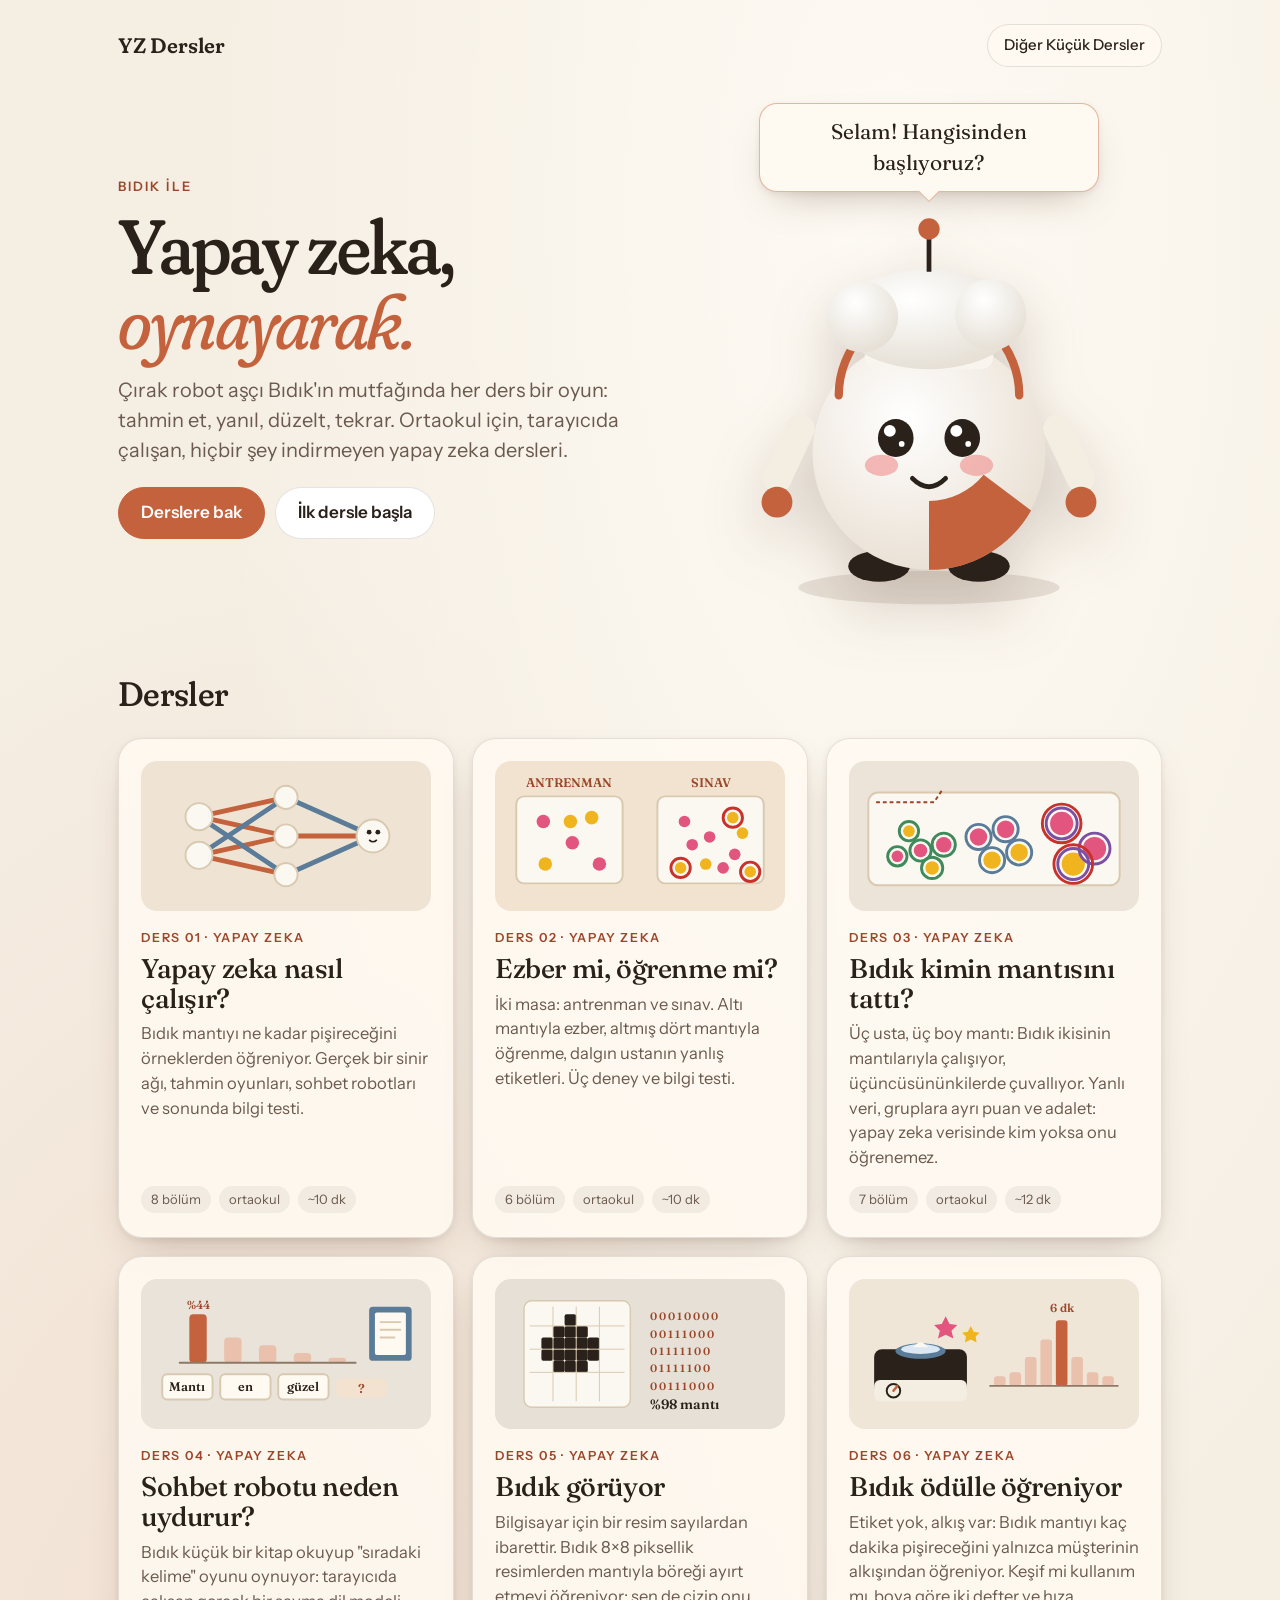
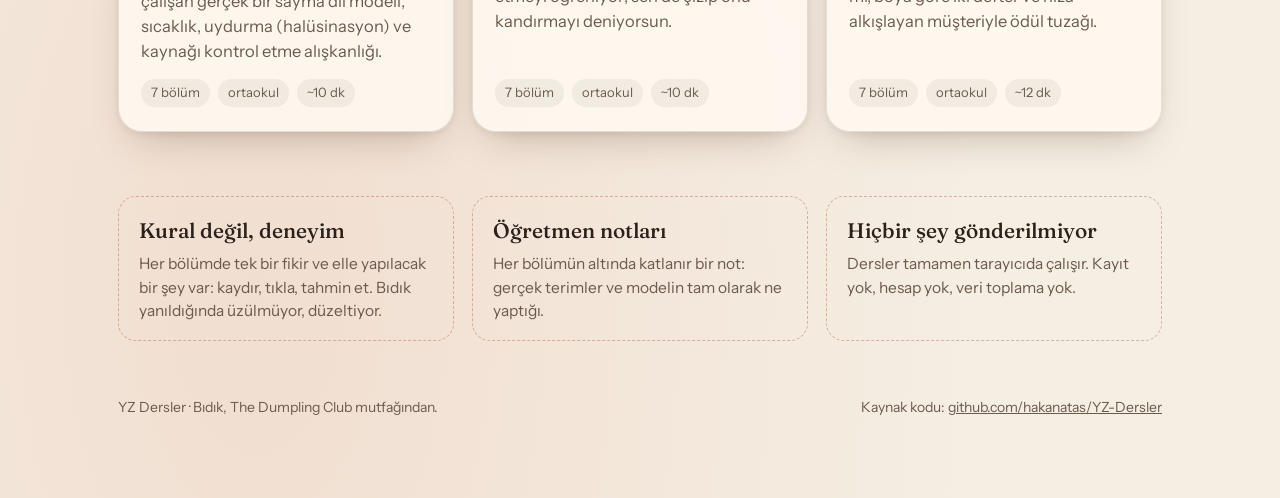
==== index.html @ b9e215ad "Add lesson 05: Bıdık görüyor Image recognition on an 8×8 grid: a picture is 64 numbers, the network " ====
<!doctype html>
<html lang="tr">
<head>
  <meta charset="utf-8" />
  <meta name="viewport" content="width=device-width, initial-scale=1, viewport-fit=cover" />
  <title>YZ Dersler</title>
  <meta name="description" content="Ortaokul için etkileşimli yapay zeka dersleri. Çırak robot aşçı Bıdık ile yapay zekanın nasıl öğrendiğini keşfet." />
  <meta name="theme-color" content="#f5eee3" />
  <meta property="og:title" content="YZ Dersler" />
  <meta property="og:description" content="Bıdık ile etkileşimli yapay zeka dersleri. Tahmin et, yanıl, düzelt, tekrar." />
  <meta property="og:type" content="website" />
  <link rel="icon" href="./assets/favicon.svg" type="image/svg+xml" />
  <link rel="preload" href="./assets/fonts/Fraunces-Variable.ttf" as="font" type="font/ttf" crossorigin />
  <link rel="preload" href="./assets/fonts/InstrumentSans-Variable.ttf" as="font" type="font/ttf" crossorigin />
  <style>
    @font-face { font-family: 'Fraunces'; src: url('./assets/fonts/Fraunces-Variable.ttf') format('truetype'); font-weight: 100 900; font-style: normal; font-display: swap; }
    @font-face { font-family: 'Fraunces'; src: url('./assets/fonts/Fraunces-Italic-Variable.ttf') format('truetype'); font-weight: 100 900; font-style: italic; font-display: swap; }
    @font-face { font-family: 'Instrument Sans'; src: url('./assets/fonts/InstrumentSans-Variable.ttf') format('truetype'); font-weight: 400 700; font-style: normal; font-display: swap; }
    :root {
      --cream: #f5eee3; --cream-deep: #ecdfcc; --ink: #2b211b; --ink-soft: #6b5a4d;
      --terracotta: #c4623d; --terracotta-deep: #9c472a; --terracotta-soft: #e9c1ad;
      --sweet: #d4467a; --salty: #c58f12; --slate: #5b7c99;
      --paper: rgba(255, 250, 242, 0.86); --line: rgba(43, 33, 27, 0.12);
      --shadow: 0 18px 40px -18px rgba(80, 50, 30, 0.35), 0 2px 6px rgba(80, 50, 30, 0.08);
      --serif: 'Fraunces', 'Iowan Old Style', Palatino, Georgia, serif;
      --sans: 'Instrument Sans', 'Helvetica Neue', Helvetica, Arial, sans-serif;
      --ease: cubic-bezier(0.22, 1, 0.36, 1);
    }
    * { box-sizing: border-box; }
    body {
      margin: 0; background: var(--cream); color: var(--ink); font-family: var(--sans); font-size: 18px; line-height: 1.5;
      background-image: radial-gradient(ellipse at 70% 10%, rgba(255, 252, 246, 0.9), rgba(245, 238, 227, 0) 55%), radial-gradient(ellipse at 20% 90%, rgba(233, 193, 173, 0.35), rgba(245, 238, 227, 0) 50%);
      -webkit-font-smoothing: antialiased;
    }
    a { color: inherit; }
    .wrap { max-width: 1100px; margin: 0 auto; padding: 24px 28px 80px; }
    .topbar { display: flex; align-items: center; justify-content: space-between; padding: 0 0 36px; }
    .brand { font-family: var(--serif); font-variation-settings: 'SOFT' 100, 'WONK' 1, 'opsz' 48; font-weight: 600; font-size: 21px; text-decoration: none; }
    .pill { border: 1px solid var(--line); background: var(--paper); border-radius: 999px; padding: 9px 16px; font-size: 15px; font-weight: 500; text-decoration: none; }
    .pill:hover { background: #fff; }
    .hero { display: grid; grid-template-columns: 1.15fr 1fr; gap: 40px; align-items: center; margin-bottom: 56px; }
    .eyebrow { margin: 0 0 12px; font-size: 13px; font-weight: 600; letter-spacing: 0.16em; text-transform: uppercase; color: var(--terracotta-deep); }
    h1 { margin: 0 0 16px; font-family: var(--serif); font-variation-settings: 'SOFT' 100, 'WONK' 1, 'opsz' 144; font-weight: 500; font-size: clamp(46px, 6vw, 84px); line-height: 0.98; letter-spacing: -0.025em; }
    h1 em { font-style: italic; font-weight: 400; color: var(--terracotta); }
    .lede { margin: 0 0 22px; max-width: 46ch; font-size: 20px; color: var(--ink-soft); }
    .hero__actions { display: flex; gap: 10px; flex-wrap: wrap; }
    .btn { display: inline-flex; align-items: center; gap: 8px; border: 1px solid var(--line); background: #fff; border-radius: 999px; padding: 12px 22px; font-size: 17px; font-weight: 600; text-decoration: none; transition: transform 0.25s var(--ease), box-shadow 0.2s; }
    .btn:hover { transform: translateY(-1px); box-shadow: 0 6px 16px -8px rgba(80, 50, 30, 0.5); }
    .btn--accent { background: var(--terracotta); border-color: var(--terracotta); color: #fff; }
    .bidik { display: grid; place-items: center; }
    .bidik svg { width: min(100%, 380px); height: auto; filter: drop-shadow(0 24px 30px rgba(80, 50, 30, 0.22)); }
    .bubble { position: relative; margin: 0 0 18px; padding: 12px 18px; border-radius: 18px; background: #fffaf1; border: 1px solid rgba(196, 98, 61, 0.45); font-family: var(--serif); font-size: 21px; box-shadow: var(--shadow); text-align: center; max-width: 340px; }
    .bubble::after { content: ''; position: absolute; left: 50%; bottom: -8px; width: 14px; height: 14px; background: #fffaf1; border-right: 1px solid rgba(196, 98, 61, 0.45); border-bottom: 1px solid rgba(196, 98, 61, 0.45); transform: translateX(-50%) rotate(45deg); }
    h2 { margin: 0 0 18px; font-family: var(--serif); font-variation-settings: 'SOFT' 100, 'WONK' 1, 'opsz' 72; font-weight: 500; font-size: 34px; letter-spacing: -0.02em; }
    .grid { display: grid; grid-template-columns: repeat(auto-fit, minmax(300px, 1fr)); gap: 18px; }
    .card { display: flex; flex-direction: column; text-decoration: none; padding: 22px 22px 24px; border-radius: 24px; background: var(--paper); border: 1px solid var(--line); box-shadow: var(--shadow); transition: transform 0.3s var(--ease), box-shadow 0.3s; }
    .card:hover { transform: translateY(-4px); box-shadow: 0 30px 50px -24px rgba(80, 50, 30, 0.45), 0 2px 6px rgba(80, 50, 30, 0.08); }
    .card__art { height: 150px; border-radius: 16px; margin-bottom: 18px; display: grid; place-items: center; overflow: hidden; }
    .card__art svg { width: 100%; height: 100%; }
    .card__tag { font-size: 12.5px; font-weight: 600; letter-spacing: 0.14em; text-transform: uppercase; color: var(--terracotta-deep); margin-bottom: 6px; }
    .card__title { font-family: var(--serif); font-size: 27px; font-weight: 500; margin: 0 0 8px; line-height: 1.1; letter-spacing: -0.015em; }
    .card__text { margin: 0 0 16px; font-size: 16.5px; color: var(--ink-soft); flex: 1; }
    .card__meta { display: flex; gap: 8px; flex-wrap: wrap; font-size: 13px; color: var(--ink-soft); }
    .card__meta span { padding: 4px 10px; border-radius: 999px; background: rgba(43, 33, 27, 0.06); }
    .card--soon { opacity: 0.75; }
    .about { margin-top: 64px; display: grid; grid-template-columns: repeat(auto-fit, minmax(240px, 1fr)); gap: 18px; }
    .about div { padding: 18px 20px; border-radius: 18px; border: 1px dashed rgba(196, 98, 61, 0.45); }
    .about h3 { margin: 0 0 6px; font-family: var(--serif); font-size: 21px; font-weight: 500; }
    .about p { margin: 0; font-size: 15.5px; color: var(--ink-soft); }
    footer { margin-top: 56px; font-size: 14px; color: var(--ink-soft); display: flex; gap: 16px; flex-wrap: wrap; justify-content: space-between; }
    @media (max-width: 860px) {
      .wrap { padding: 18px 18px 60px; }
      .hero { grid-template-columns: 1fr; gap: 24px; }
      .bidik { order: -1; }
      .bidik svg { width: min(70%, 260px); }
      .lede { font-size: 17.5px; }
      h2 { font-size: 28px; }
    }
  </style>
</head>
<body>
  <div class="wrap">
    <header class="topbar">
      <a class="brand" href="./">YZ Dersler</a>
      <a class="pill" href="https://hakanatas.github.io/cin-manti/dersler/">Diğer Küçük Dersler</a>
    </header>

    <section class="hero">
      <div>
        <p class="eyebrow">Bıdık ile</p>
        <h1>Yapay zeka,<br /><em>oynayarak.</em></h1>
        <p class="lede">Çırak robot aşçı Bıdık'ın mutfağında her ders bir oyun: tahmin et, yanıl, düzelt, tekrar. Ortaokul için, tarayıcıda çalışan, hiçbir şey indirmeyen yapay zeka dersleri.</p>
        <div class="hero__actions">
          <a class="btn btn--accent" href="#dersler">Derslere bak</a>
          <a class="btn" href="./YZ-nasil-calisir/">İlk dersle başla</a>
        </div>
      </div>
      <div class="bidik" aria-hidden="true">
        <p class="bubble">Selam! Hangisinden başlıyoruz?</p>
        <svg viewBox="0 0 320 340" role="img" aria-label="Bıdık, çırak robot aşçı">
          <defs>
            <radialGradient id="body" cx="40%" cy="35%" r="70%"><stop offset="0" stop-color="#ffffff"/><stop offset="1" stop-color="#e9dfd2"/></radialGradient>
            <radialGradient id="hat" cx="40%" cy="30%" r="70%"><stop offset="0" stop-color="#ffffff"/><stop offset="1" stop-color="#e6e0d6"/></radialGradient>
          </defs>
          <ellipse cx="160" cy="318" rx="110" ry="14" fill="rgba(80,50,30,0.12)"/>
          <ellipse cx="118" cy="300" rx="26" ry="13" fill="#2b211b"/>
          <ellipse cx="202" cy="300" rx="26" ry="13" fill="#2b211b"/>
          <rect x="30" y="170" width="24" height="70" rx="12" fill="#f4ede2" transform="rotate(25 42 205)"/>
          <rect x="266" y="170" width="24" height="70" rx="12" fill="#f4ede2" transform="rotate(-25 278 205)"/>
          <circle cx="32" cy="246" r="13" fill="#c4623d"/>
          <circle cx="288" cy="246" r="13" fill="#c4623d"/>
          <circle cx="160" cy="205" r="98" fill="url(#body)"/>
          <path d="M160 303 a98 98 0 0 0 86 -50 l-40 -30 a60 60 0 0 1 -46 22 z" fill="#c4623d"/>
          <path d="M84 156 a76 76 0 0 1 152 0" fill="none" stroke="#c4623d" stroke-width="7" stroke-linecap="round"/>
          <rect x="106" y="108" width="108" height="26" rx="10" fill="#f8f5ef"/>
          <ellipse cx="160" cy="92" rx="76" ry="42" fill="url(#hat)"/>
          <circle cx="212" cy="88" r="30" fill="url(#hat)"/>
          <circle cx="104" cy="90" r="30" fill="url(#hat)"/>
          <line x1="160" y1="52" x2="160" y2="22" stroke="#2b211b" stroke-width="4"/>
          <circle cx="160" cy="16" r="9" fill="#c4623d"/>
          <ellipse cx="120" cy="215" rx="14" ry="9" fill="#f0908e" opacity="0.6"/>
          <ellipse cx="200" cy="215" rx="14" ry="9" fill="#f0908e" opacity="0.6"/>
          <ellipse cx="132" cy="192" rx="15" ry="16" fill="#2b211b"/>
          <ellipse cx="188" cy="192" rx="15" ry="16" fill="#2b211b"/>
          <circle cx="127" cy="186" r="5" fill="#fff"/><circle cx="183" cy="186" r="5" fill="#fff"/>
          <circle cx="137" cy="197" r="2.4" fill="#fff"/><circle cx="193" cy="197" r="2.4" fill="#fff"/>
          <path d="M146 226 q14 14 28 0" fill="none" stroke="#2b211b" stroke-width="4" stroke-linecap="round"/>
        </svg>
      </div>
    </section>

    <section id="dersler">
      <h2>Dersler</h2>
      <div class="grid">
        <a class="card" href="./YZ-nasil-calisir/">
          <div class="card__art" style="background:#efe4d3">
            <svg viewBox="0 0 300 150" aria-hidden="true">
              <g stroke="#c4623d" stroke-width="5" stroke-linecap="round"><line x1="60" y1="55" x2="150" y2="35"/><line x1="60" y1="55" x2="150" y2="75"/><line x1="60" y1="95" x2="150" y2="115"/><line x1="60" y1="95" x2="150" y2="75"/></g>
              <g stroke="#5b7c99" stroke-width="5" stroke-linecap="round"><line x1="60" y1="55" x2="150" y2="115"/><line x1="60" y1="95" x2="150" y2="35"/><line x1="150" y1="35" x2="240" y2="75"/><line x1="150" y1="115" x2="240" y2="75"/></g>
              <g stroke="#c4623d" stroke-width="5" stroke-linecap="round"><line x1="150" y1="75" x2="240" y2="75"/></g>
              <g fill="#fbf8f2" stroke="#d9c9b0" stroke-width="2"><circle cx="60" cy="55" r="14"/><circle cx="60" cy="95" r="14"/><circle cx="150" cy="35" r="12"/><circle cx="150" cy="75" r="12"/><circle cx="150" cy="115" r="12"/><circle cx="240" cy="75" r="17"/></g>
              <g fill="#2b211b"><circle cx="236" cy="71" r="2.5"/><circle cx="245" cy="71" r="2.5"/><path d="M236 79 q4 4 8 0" fill="none" stroke="#2b211b" stroke-width="1.6"/></g>
            </svg>
          </div>
          <div class="card__tag">Ders 01 · Yapay zeka</div>
          <h3 class="card__title">Yapay zeka nasıl çalışır?</h3>
          <p class="card__text">Bıdık mantıyı ne kadar pişireceğini örneklerden öğreniyor. Gerçek bir sinir ağı, tahmin oyunları, sohbet robotları ve sonunda bilgi testi.</p>
          <div class="card__meta"><span>8 bölüm</span><span>ortaokul</span><span>~10 dk</span></div>
        </a>

        <a class="card" href="./ezber-mi-ogrenme-mi/">
          <div class="card__art" style="background:#f1e3cf">
            <svg viewBox="0 0 300 150" aria-hidden="true">
              <rect x="22" y="34" width="110" height="90" rx="8" fill="#fbf8f2" stroke="#d9c9b0" stroke-width="2"/>
              <rect x="168" y="34" width="110" height="90" rx="8" fill="#fbf8f2" stroke="#d9c9b0" stroke-width="2"/>
              <g fill="#e2557e"><circle cx="50" cy="60" r="7"/><circle cx="80" cy="82" r="7"/><circle cx="108" cy="104" r="7"/></g>
              <g fill="#f0b41f"><circle cx="100" cy="56" r="7"/><circle cx="52" cy="104" r="7"/><circle cx="78" cy="60" r="7"/></g>
              <g fill="#e2557e"><circle cx="196" cy="60" r="6"/><circle cx="222" cy="76" r="6"/><circle cx="248" cy="94" r="6"/><circle cx="204" cy="84" r="6"/><circle cx="236" cy="108" r="6"/></g>
              <g fill="#f0b41f"><circle cx="246" cy="56" r="6"/><circle cx="256" cy="72" r="6"/><circle cx="192" cy="108" r="6"/><circle cx="218" cy="104" r="6"/><circle cx="264" cy="112" r="6"/></g>
              <g fill="none" stroke="#c8322b" stroke-width="3"><circle cx="246" cy="56" r="10"/><circle cx="192" cy="108" r="10"/><circle cx="264" cy="112" r="10"/></g>
              <text x="77" y="24" text-anchor="middle" font-family="Fraunces, serif" font-size="13" font-weight="600" fill="#9c472a">ANTRENMAN</text>
              <text x="223" y="24" text-anchor="middle" font-family="Fraunces, serif" font-size="13" font-weight="600" fill="#9c472a">SINAV</text>
            </svg>
          </div>
          <div class="card__tag">Ders 02 · Yapay zeka</div>
          <h3 class="card__title">Ezber mi, öğrenme mi?</h3>
          <p class="card__text">İki masa: antrenman ve sınav. Altı mantıyla ezber, altmış dört mantıyla öğrenme, dalgın ustanın yanlış etiketleri. Üç deney ve bilgi testi.</p>
          <div class="card__meta"><span>6 bölüm</span><span>ortaokul</span><span>~10 dk</span></div>
        </a>

        <a class="card" href="./adil-mi/">
          <div class="card__art" style="background:#ece4d8">
            <svg viewBox="0 0 300 150" aria-hidden="true">
              <rect x="20" y="30" width="260" height="96" rx="10" fill="#fbf8f2" stroke="#d9c9b0" stroke-width="2"/>
              <g fill="#e2557e"><circle cx="50" cy="96" r="6"/><circle cx="74" cy="90" r="7"/><circle cx="98" cy="84" r="8"/></g>
              <g fill="#f0b41f"><circle cx="62" cy="70" r="6"/><circle cx="86" cy="108" r="7"/></g>
              <g fill="none" stroke="#3f8a5b" stroke-width="3"><circle cx="50" cy="96" r="10"/><circle cx="74" cy="90" r="11"/><circle cx="98" cy="84" r="12"/><circle cx="62" cy="70" r="10"/><circle cx="86" cy="108" r="11"/></g>
              <g fill="#e2557e"><circle cx="134" cy="76" r="9"/><circle cx="162" cy="68" r="9"/></g>
              <g fill="#f0b41f"><circle cx="148" cy="100" r="9"/><circle cx="176" cy="92" r="9"/></g>
              <g fill="none" stroke="#5b7c99" stroke-width="3"><circle cx="134" cy="76" r="13"/><circle cx="162" cy="68" r="13"/><circle cx="148" cy="100" r="13"/><circle cx="176" cy="92" r="13"/></g>
              <g fill="#e2557e"><circle cx="220" cy="62" r="12"/><circle cx="254" cy="88" r="12"/></g>
              <g fill="#f0b41f"><circle cx="232" cy="104" r="12"/></g>
              <g fill="none" stroke="#7b4fa3" stroke-width="3"><circle cx="220" cy="62" r="16"/><circle cx="254" cy="88" r="16"/><circle cx="232" cy="104" r="16"/></g>
              <g fill="none" stroke="#c8322b" stroke-width="3"><circle cx="220" cy="62" r="20"/><circle cx="232" cy="104" r="20"/></g>
              <path d="M28 40 h60 l8 -12" fill="none" stroke="#9c472a" stroke-width="2" stroke-dasharray="4 3"/>
            </svg>
          </div>
          <div class="card__tag">Ders 03 · Yapay zeka</div>
          <h3 class="card__title">Bıdık kimin mantısını tattı?</h3>
          <p class="card__text">Üç usta, üç boy mantı: Bıdık ikisinin mantılarıyla çalışıyor, üçüncüsününkilerde çuvallıyor. Yanlı veri, gruplara ayrı puan ve adalet: yapay zeka verisinde kim yoksa onu öğrenemez.</p>
          <div class="card__meta"><span>7 bölüm</span><span>ortaokul</span><span>~12 dk</span></div>
        </a>

        <a class="card" href="./neden-uydurur/">
          <div class="card__art" style="background:#e9e3d9">
            <svg viewBox="0 0 300 150" aria-hidden="true">
              <g fill="#fffaf1" stroke="#d9c9b0" stroke-width="2"><rect x="22" y="96" width="52" height="26" rx="5"/><rect x="82" y="96" width="52" height="26" rx="5"/><rect x="142" y="96" width="52" height="26" rx="5"/></g>
              <rect x="202" y="100" width="52" height="20" rx="5" fill="#f3e2cf"/>
              <g font-family="Fraunces, serif" font-size="13" font-weight="600" fill="#2b211b" text-anchor="middle"><text x="48" y="113">Mantı</text><text x="108" y="113">en</text><text x="168" y="113">güzel</text><text x="228" y="115" fill="#9c472a">?</text></g>
              <g fill="#c4623d"><rect x="50" y="34" width="18" height="50" rx="4"/></g>
              <g fill="#e9c1ad"><rect x="86" y="58" width="18" height="26" rx="4"/><rect x="122" y="66" width="18" height="18" rx="4"/><rect x="158" y="74" width="18" height="10" rx="4"/><rect x="194" y="79" width="18" height="5" rx="4"/></g>
              <line x1="40" y1="84" x2="222" y2="84" stroke="#8d7a66" stroke-width="2" stroke-linecap="round"/>
              <text x="59" y="28" text-anchor="middle" font-family="Fraunces, serif" font-size="12" font-weight="600" fill="#9c472a">%44</text>
              <rect x="236" y="26" width="44" height="56" rx="4" fill="#5b7c99"/><rect x="242" y="32" width="32" height="44" rx="2" fill="#fffaf1"/>
              <g stroke="#d9c9b0" stroke-width="2"><line x1="247" y1="42" x2="269" y2="42"/><line x1="247" y1="50" x2="269" y2="50"/><line x1="247" y1="58" x2="263" y2="58"/></g>
            </svg>
          </div>
          <div class="card__tag">Ders 04 · Yapay zeka</div>
          <h3 class="card__title">Sohbet robotu neden uydurur?</h3>
          <p class="card__text">Bıdık küçük bir kitap okuyup "sıradaki kelime" oyunu oynuyor: tarayıcıda çalışan gerçek bir sayma dil modeli, sıcaklık, uydurma (halüsinasyon) ve kaynağı kontrol etme alışkanlığı.</p>
          <div class="card__meta"><span>7 bölüm</span><span>ortaokul</span><span>~10 dk</span></div>
        </a>

        <a class="card" href="./bidik-goruyor/">
          <div class="card__art" style="background:#e6e0d6">
            <svg viewBox="0 0 300 150" aria-hidden="true">
              <g fill="#fbf8f2" stroke="#d9c9b0" stroke-width="1.5">
                <rect x="30" y="20" width="110" height="110" rx="8"/>
              </g>
              <g fill="#2b211b">
                <rect x="72" y="34" width="12" height="12" rx="2"/>
                <rect x="60" y="46" width="12" height="12" rx="2"/><rect x="72" y="46" width="12" height="12" rx="2"/><rect x="84" y="46" width="12" height="12" rx="2"/>
                <rect x="48" y="58" width="12" height="12" rx="2"/><rect x="60" y="58" width="12" height="12" rx="2"/><rect x="72" y="58" width="12" height="12" rx="2"/><rect x="84" y="58" width="12" height="12" rx="2"/><rect x="96" y="58" width="12" height="12" rx="2"/>
                <rect x="48" y="70" width="12" height="12" rx="2"/><rect x="60" y="70" width="12" height="12" rx="2"/><rect x="72" y="70" width="12" height="12" rx="2"/><rect x="84" y="70" width="12" height="12" rx="2"/><rect x="96" y="70" width="12" height="12" rx="2"/>
                <rect x="60" y="82" width="12" height="12" rx="2"/><rect x="72" y="82" width="12" height="12" rx="2"/><rect x="84" y="82" width="12" height="12" rx="2"/>
              </g>
              <g stroke="#d9c9b0" stroke-width="1"><line x1="36" y1="46" x2="134" y2="46"/><line x1="36" y1="70" x2="134" y2="70"/><line x1="36" y1="94" x2="134" y2="94"/><line x1="60" y1="26" x2="60" y2="124"/><line x1="84" y1="26" x2="84" y2="124"/><line x1="108" y1="26" x2="108" y2="124"/></g>
              <g font-family="Fraunces, serif" font-size="11" fill="#9c472a" font-weight="600"><text x="160" y="40">0 0 0 1 0 0 0 0</text><text x="160" y="58">0 0 1 1 1 0 0 0</text><text x="160" y="76">0 1 1 1 1 1 0 0</text><text x="160" y="94">0 1 1 1 1 1 0 0</text><text x="160" y="112">0 0 1 1 1 0 0 0</text></g>
              <text x="160" y="132" font-family="Fraunces, serif" font-size="14" font-weight="600" fill="#2b211b">%98 mantı</text>
            </svg>
          </div>
          <div class="card__tag">Ders 05 · Yapay zeka</div>
          <h3 class="card__title">Bıdık görüyor</h3>
          <p class="card__text">Bilgisayar için bir resim sayılardan ibarettir. Bıdık 8×8 piksellik resimlerden mantıyla böreği ayırt etmeyi öğreniyor; sen de çizip onu kandırmayı deniyorsun.</p>
          <div class="card__meta"><span>7 bölüm</span><span>ortaokul</span><span>~10 dk</span></div>
        </a>

        <a class="card" href="./odulle-ogrenmek/">
          <div class="card__art" style="background:#efe6d8">
            <svg viewBox="0 0 300 150" aria-hidden="true">
              <rect x="26" y="70" width="96" height="46" rx="8" fill="#2b211b"/>
              <rect x="26" y="102" width="96" height="22" rx="6" fill="#f4ede2"/>
              <circle cx="46" cy="113" r="7" fill="none" stroke="#2b211b" stroke-width="2"/><line x1="46" y1="113" x2="50" y2="108" stroke="#c4623d" stroke-width="2.5" stroke-linecap="round"/>
              <ellipse cx="74" cy="72" rx="26" ry="8" fill="#5b7c99"/><ellipse cx="74" cy="70" rx="20" ry="5" fill="#dbe7f2"/>
              <path d="M66 68 q8 -10 16 0 z" fill="#fbf8f2"/>
              <g fill="#e9c1ad"><rect x="150" y="98" width="12" height="10" rx="3"/><rect x="166" y="94" width="12" height="14" rx="3"/><rect x="182" y="78" width="12" height="30" rx="3"/><rect x="198" y="60" width="12" height="48" rx="3"/><rect x="230" y="78" width="12" height="30" rx="3"/><rect x="246" y="94" width="12" height="14" rx="3"/><rect x="262" y="98" width="12" height="10" rx="3"/></g>
              <rect x="214" y="40" width="12" height="68" rx="3" fill="#c4623d"/>
              <line x1="146" y1="108" x2="278" y2="108" stroke="#8d7a66" stroke-width="2" stroke-linecap="round"/>
              <text x="220" y="32" text-anchor="middle" font-family="Fraunces, serif" font-size="12" font-weight="600" fill="#9c472a">6 dk</text>
              <g fill="#e2557e"><path d="M100 36 l4 8 l8 1 l-6 6 l2 8 l-8 -4 l-8 4 l2 -8 l-6 -6 l8 -1 z"/></g>
              <g fill="#f0b41f"><path d="M126 46 l3 6 l6 1 l-4 4 l1 6 l-6 -3 l-6 3 l1 -6 l-4 -4 l6 -1 z"/></g>
            </svg>
          </div>
          <div class="card__tag">Ders 06 · Yapay zeka</div>
          <h3 class="card__title">Bıdık ödülle öğreniyor</h3>
          <p class="card__text">Etiket yok, alkış var: Bıdık mantıyı kaç dakika pişireceğini yalnızca müşterinin alkışından öğreniyor. Keşif mi kullanım mı, boya göre iki defter ve hıza alkışlayan müşteriyle ödül tuzağı.</p>
          <div class="card__meta"><span>7 bölüm</span><span>ortaokul</span><span>~12 dk</span></div>
        </a>
      </div>
    </section>

    <section class="about">
      <div><h3>Kural değil, deneyim</h3><p>Her bölümde tek bir fikir ve elle yapılacak bir şey var: kaydır, tıkla, tahmin et. Bıdık yanıldığında üzülmüyor, düzeltiyor.</p></div>
      <div><h3>Öğretmen notları</h3><p>Her bölümün altında katlanır bir not: gerçek terimler ve modelin tam olarak ne yaptığı.</p></div>
      <div><h3>Hiçbir şey gönderilmiyor</h3><p>Dersler tamamen tarayıcıda çalışır. Kayıt yok, hesap yok, veri toplama yok.</p></div>
    </section>

    <footer>
      <span>YZ Dersler · Bıdık, The Dumpling Club mutfağından.</span>
      <span>Kaynak kodu: <a href="https://github.com/hakanatas/YZ-Dersler">github.com/hakanatas/YZ-Dersler</a></span>
    </footer>
  </div>
</body>
</html>
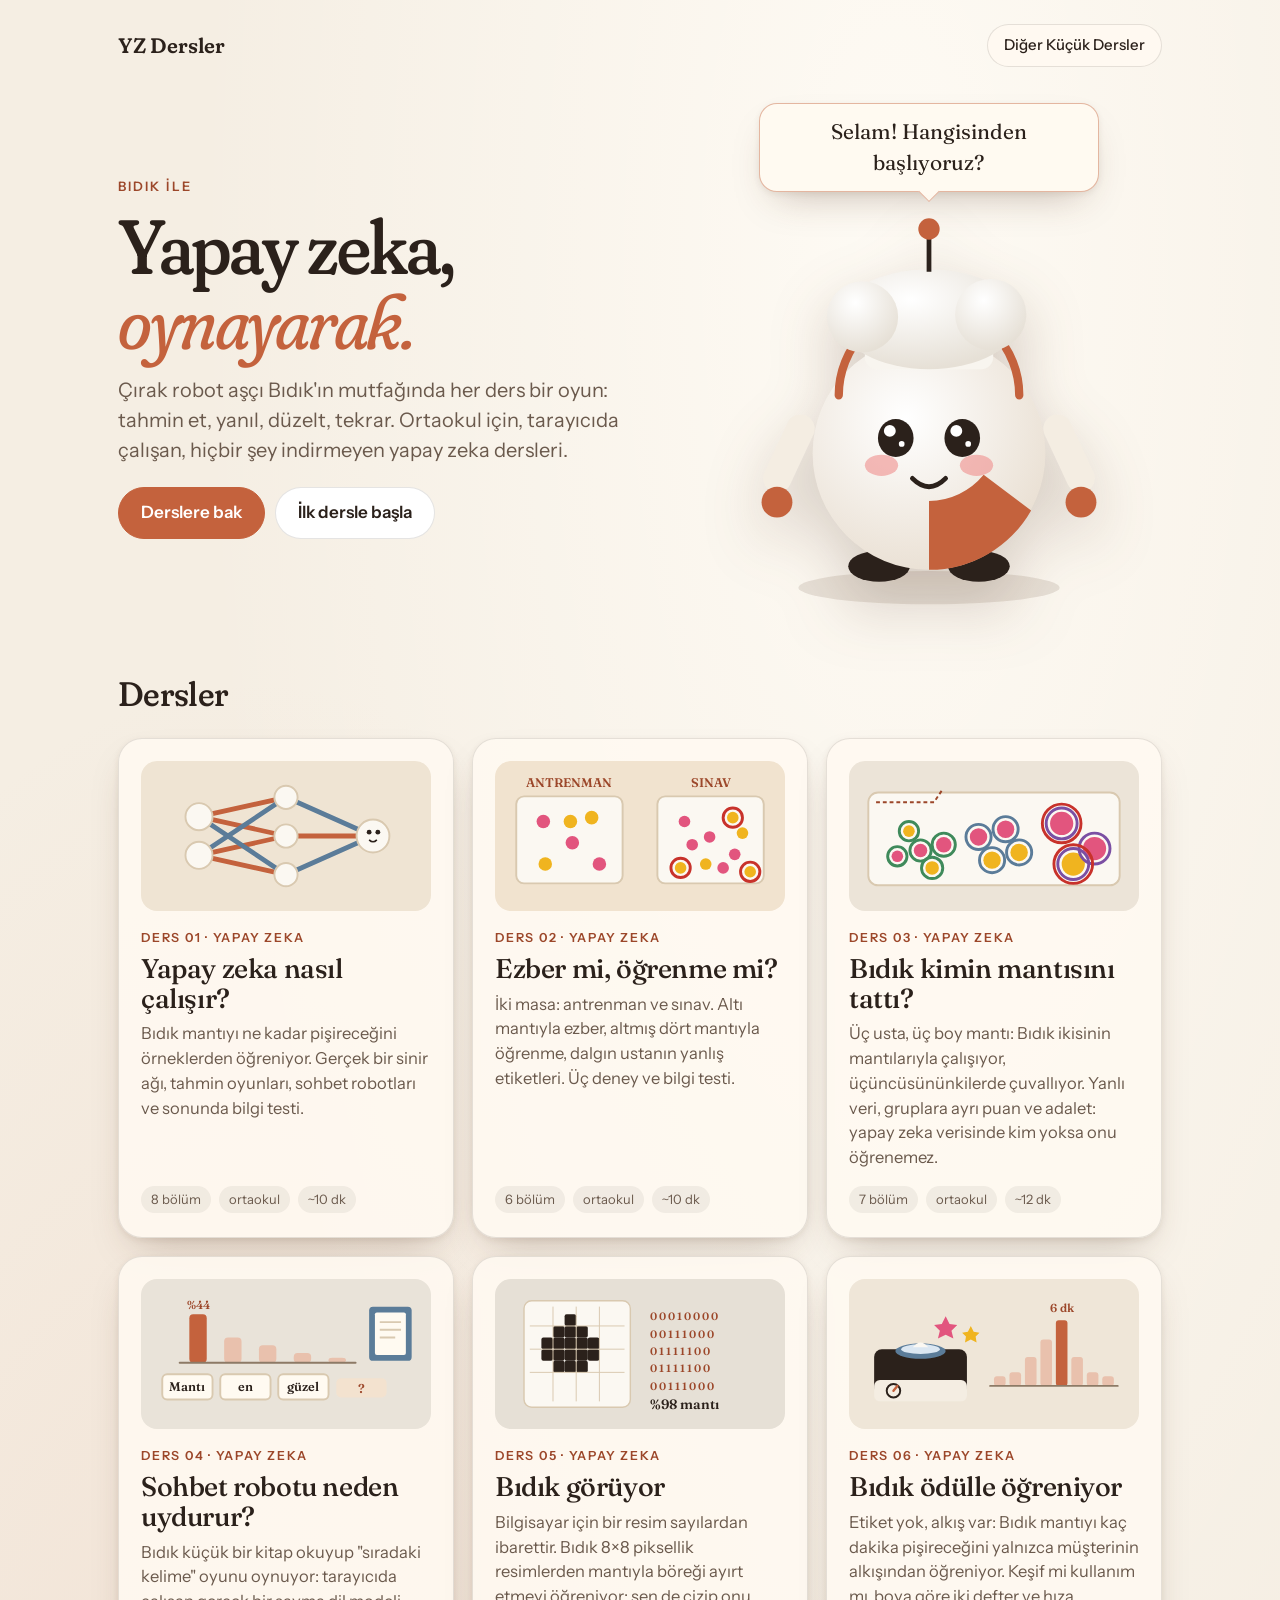
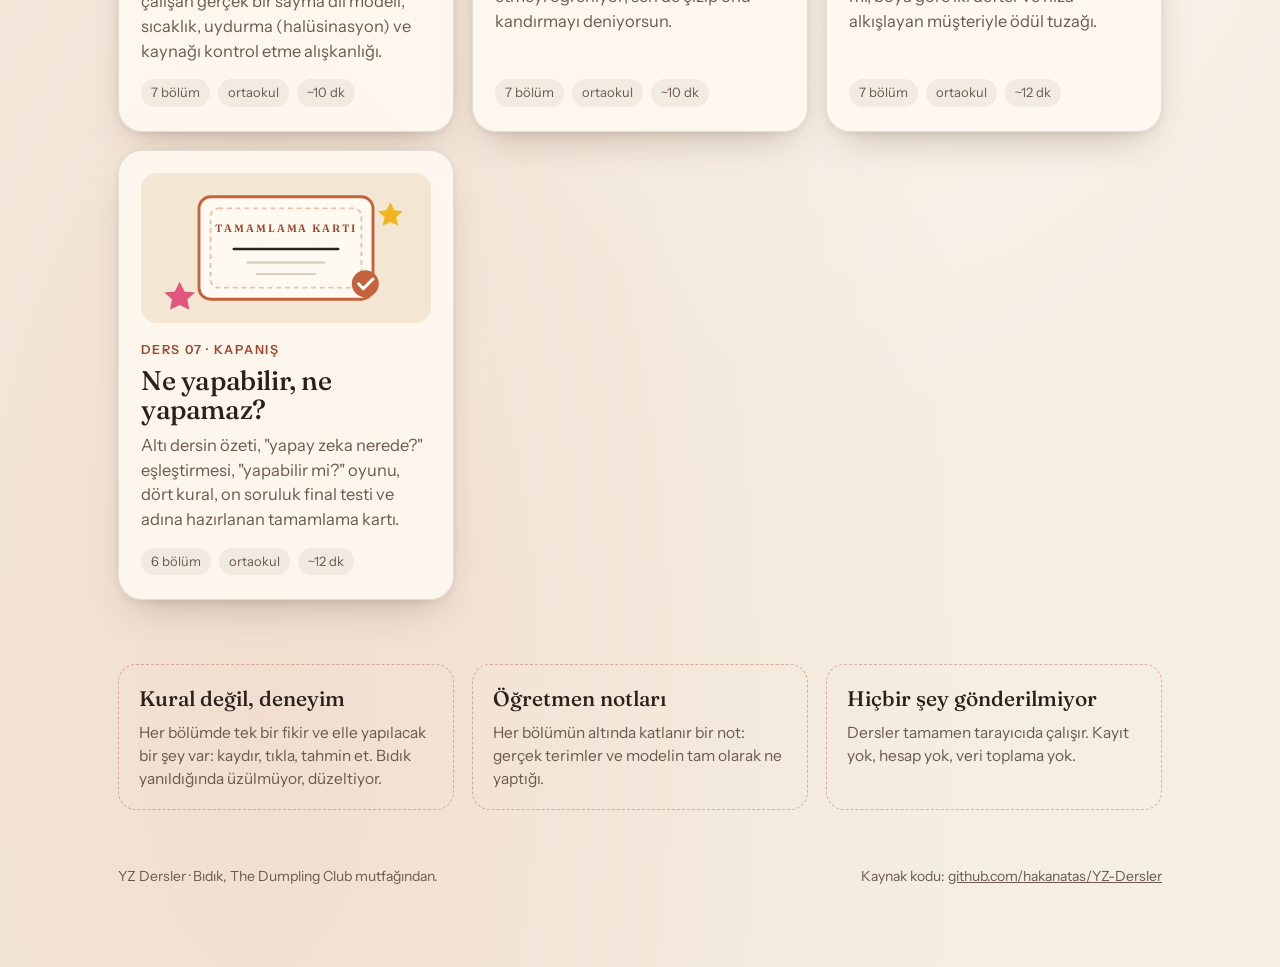
==== commit 33031304: "Add lesson 07: the closing lesson with a final test Bıdık recalls the six lessons one by one on the " ====
--- a/index.html
+++ b/index.html
@@ -256,6 +256,26 @@
           <p class="card__text">Etiket yok, alkış var: Bıdık mantıyı kaç dakika pişireceğini yalnızca müşterinin alkışından öğreniyor. Keşif mi kullanım mı, boya göre iki defter ve hıza alkışlayan müşteriyle ödül tuzağı.</p>
           <div class="card__meta"><span>7 bölüm</span><span>ortaokul</span><span>~12 dk</span></div>
         </a>
+
+        <a class="card" href="./kapanis/">
+          <div class="card__art" style="background:#f3e6d2">
+            <svg viewBox="0 0 300 150" aria-hidden="true">
+              <rect x="60" y="22" width="180" height="106" rx="12" fill="#fffaf1" stroke="#c4623d" stroke-width="3"/>
+              <rect x="72" y="34" width="156" height="82" rx="8" fill="none" stroke="#e9c1ad" stroke-width="2" stroke-dasharray="5 4"/>
+              <text x="150" y="58" text-anchor="middle" font-family="Fraunces, serif" font-size="11" font-weight="600" letter-spacing="2" fill="#9c472a">TAMAMLAMA KARTI</text>
+              <line x1="96" y1="76" x2="204" y2="76" stroke="#2b211b" stroke-width="2.5" stroke-linecap="round"/>
+              <line x1="110" y1="90" x2="190" y2="90" stroke="#d9c9b0" stroke-width="2" stroke-linecap="round"/>
+              <line x1="120" y1="102" x2="180" y2="102" stroke="#d9c9b0" stroke-width="2" stroke-linecap="round"/>
+              <g fill="#e2557e"><path d="M40 110 l5 10 l11 1 l-8 7 l2 11 l-10 -5 l-10 5 l2 -11 l-8 -7 l11 -1 z"/></g>
+              <g fill="#f0b41f"><path d="M258 28 l4 8 l9 1 l-7 6 l2 9 l-8 -4 l-8 4 l2 -9 l-7 -6 l9 -1 z"/></g>
+              <circle cx="232" cy="112" r="14" fill="#c4623d"/><path d="M225 112 l5 5 l10 -10" fill="none" stroke="#fff" stroke-width="3" stroke-linecap="round" stroke-linejoin="round"/>
+            </svg>
+          </div>
+          <div class="card__tag">Ders 07 · Kapanış</div>
+          <h3 class="card__title">Ne yapabilir, ne yapamaz?</h3>
+          <p class="card__text">Altı dersin özeti, "yapay zeka nerede?" eşleştirmesi, "yapabilir mi?" oyunu, dört kural, on soruluk final testi ve adına hazırlanan tamamlama kartı.</p>
+          <div class="card__meta"><span>6 bölüm</span><span>ortaokul</span><span>~12 dk</span></div>
+        </a>
       </div>
     </section>
 
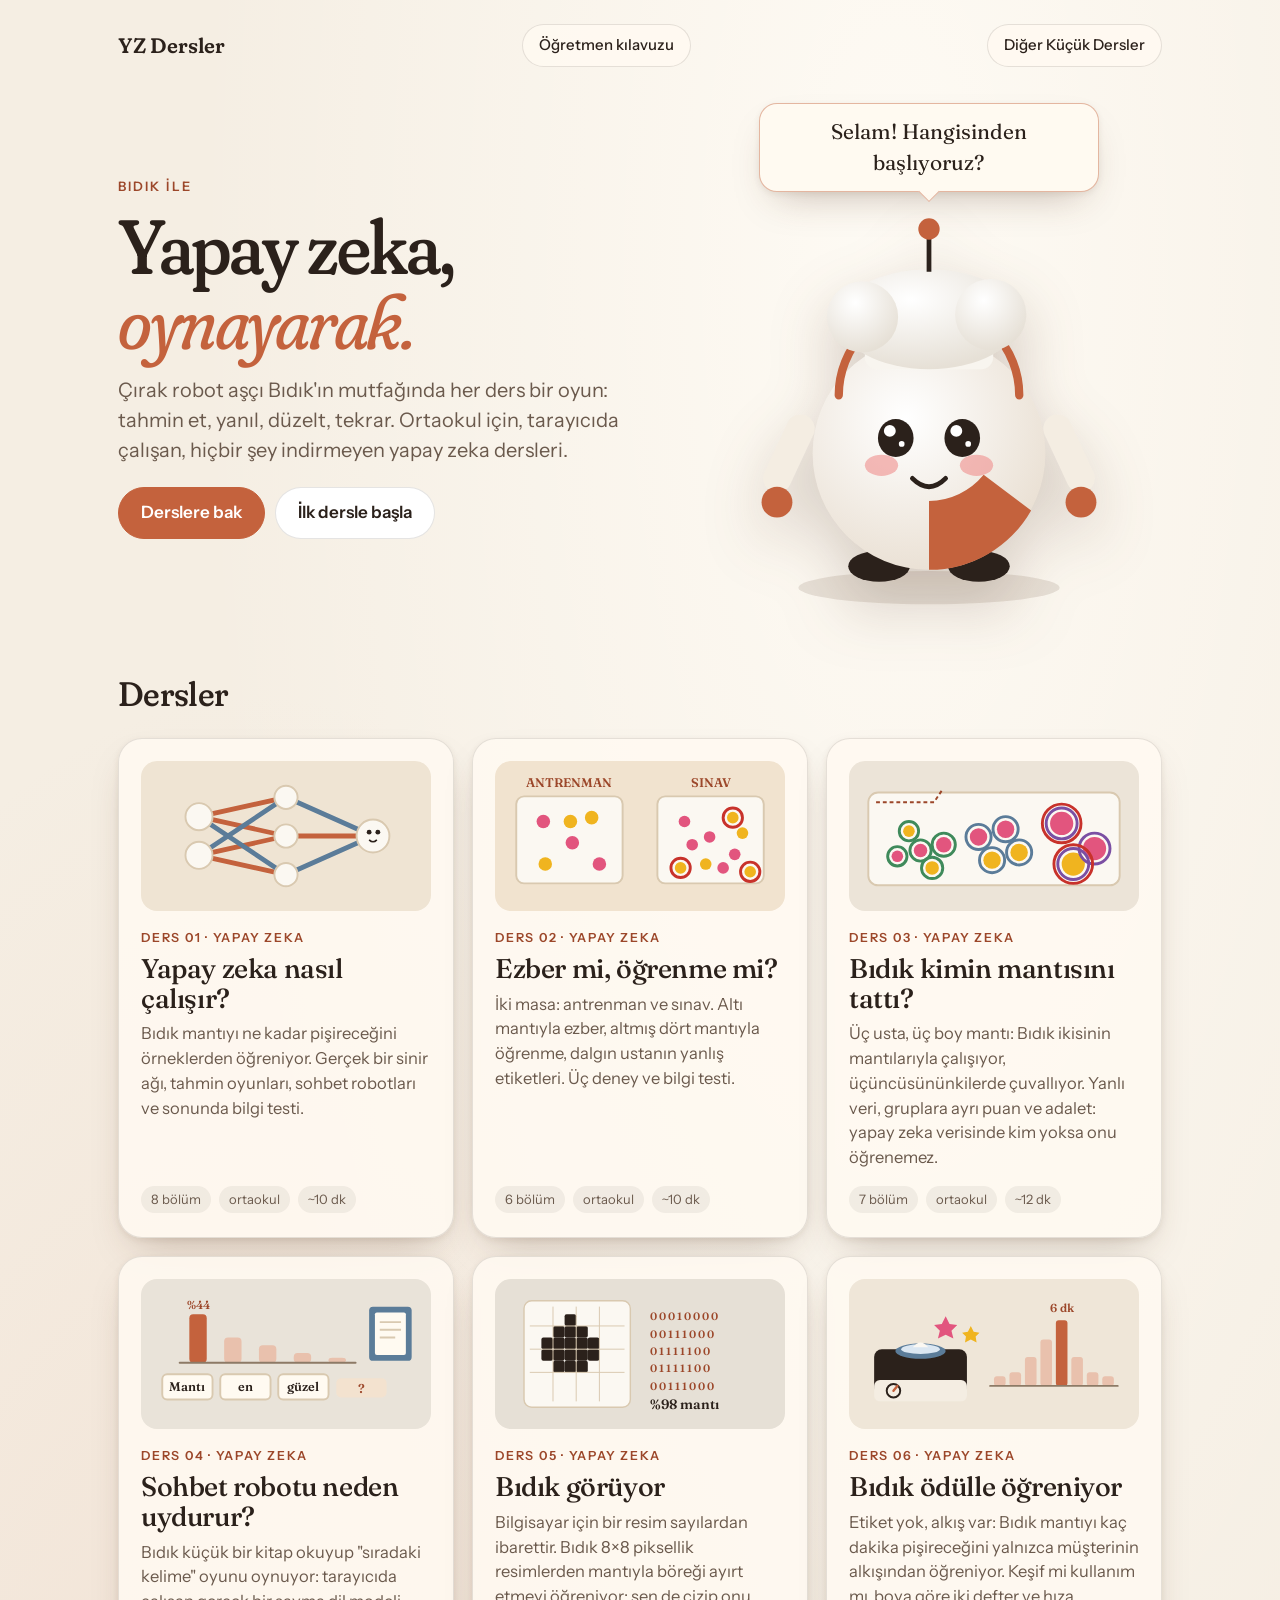
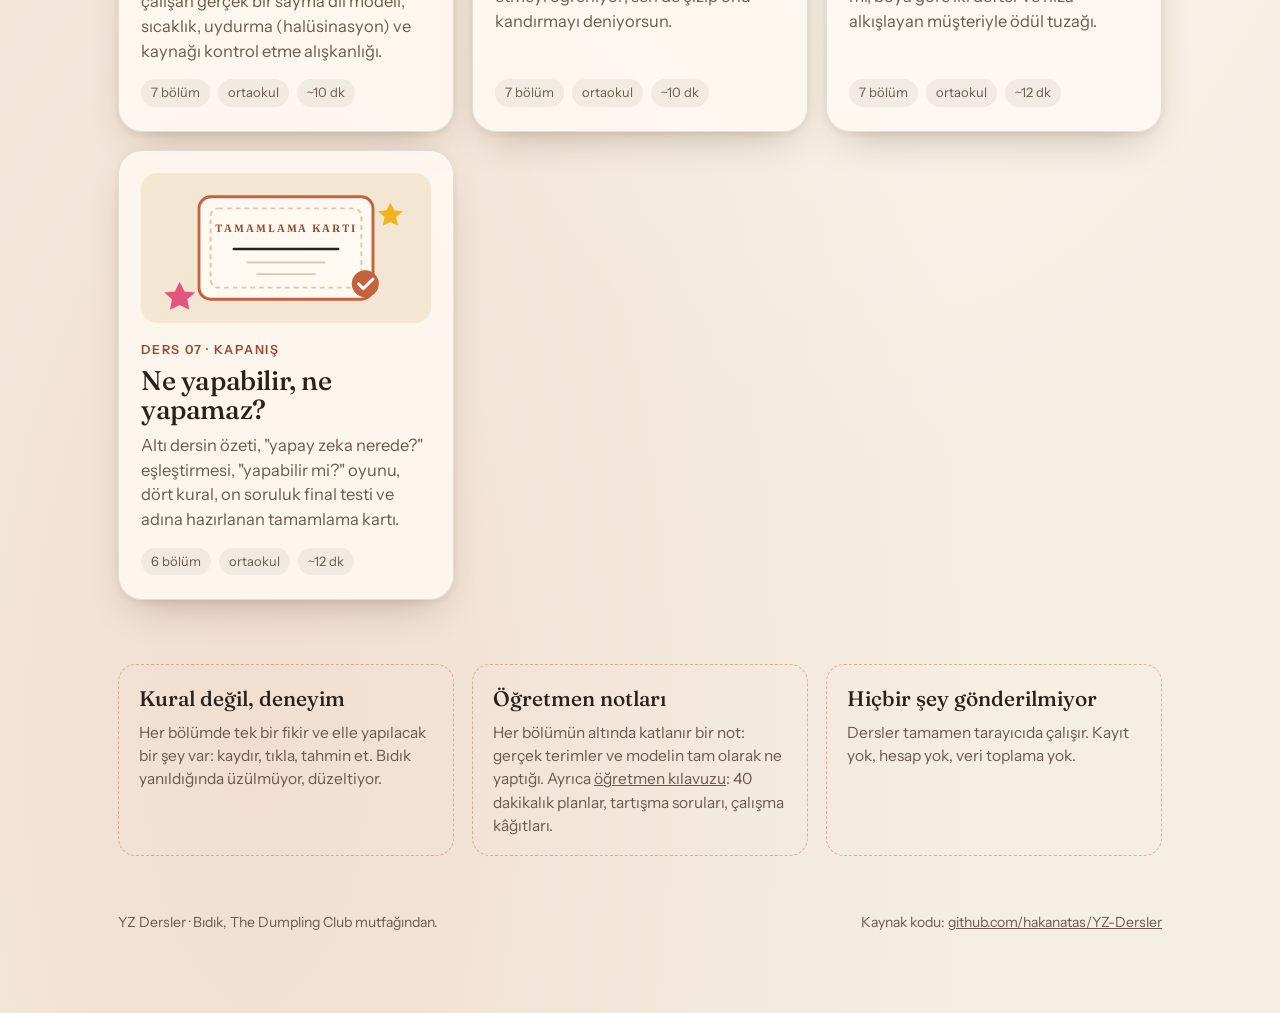
==== commit 2d17da8c: "Add the teacher guide One printable page for the whole series: for each of the seven lessons, the le" ====
--- a/index.html
+++ b/index.html
@@ -82,6 +82,7 @@
   <div class="wrap">
     <header class="topbar">
       <a class="brand" href="./">YZ Dersler</a>
+      <a class="pill" href="./ogretmen/">Öğretmen kılavuzu</a>
       <a class="pill" href="https://hakanatas.github.io/cin-manti/dersler/">Diğer Küçük Dersler</a>
     </header>
 
@@ -281,7 +282,7 @@
 
     <section class="about">
       <div><h3>Kural değil, deneyim</h3><p>Her bölümde tek bir fikir ve elle yapılacak bir şey var: kaydır, tıkla, tahmin et. Bıdık yanıldığında üzülmüyor, düzeltiyor.</p></div>
-      <div><h3>Öğretmen notları</h3><p>Her bölümün altında katlanır bir not: gerçek terimler ve modelin tam olarak ne yaptığı.</p></div>
+      <div><h3>Öğretmen notları</h3><p>Her bölümün altında katlanır bir not: gerçek terimler ve modelin tam olarak ne yaptığı. Ayrıca <a href="./ogretmen/">öğretmen kılavuzu</a>: 40 dakikalık planlar, tartışma soruları, çalışma kâğıtları.</p></div>
       <div><h3>Hiçbir şey gönderilmiyor</h3><p>Dersler tamamen tarayıcıda çalışır. Kayıt yok, hesap yok, veri toplama yok.</p></div>
     </section>
 
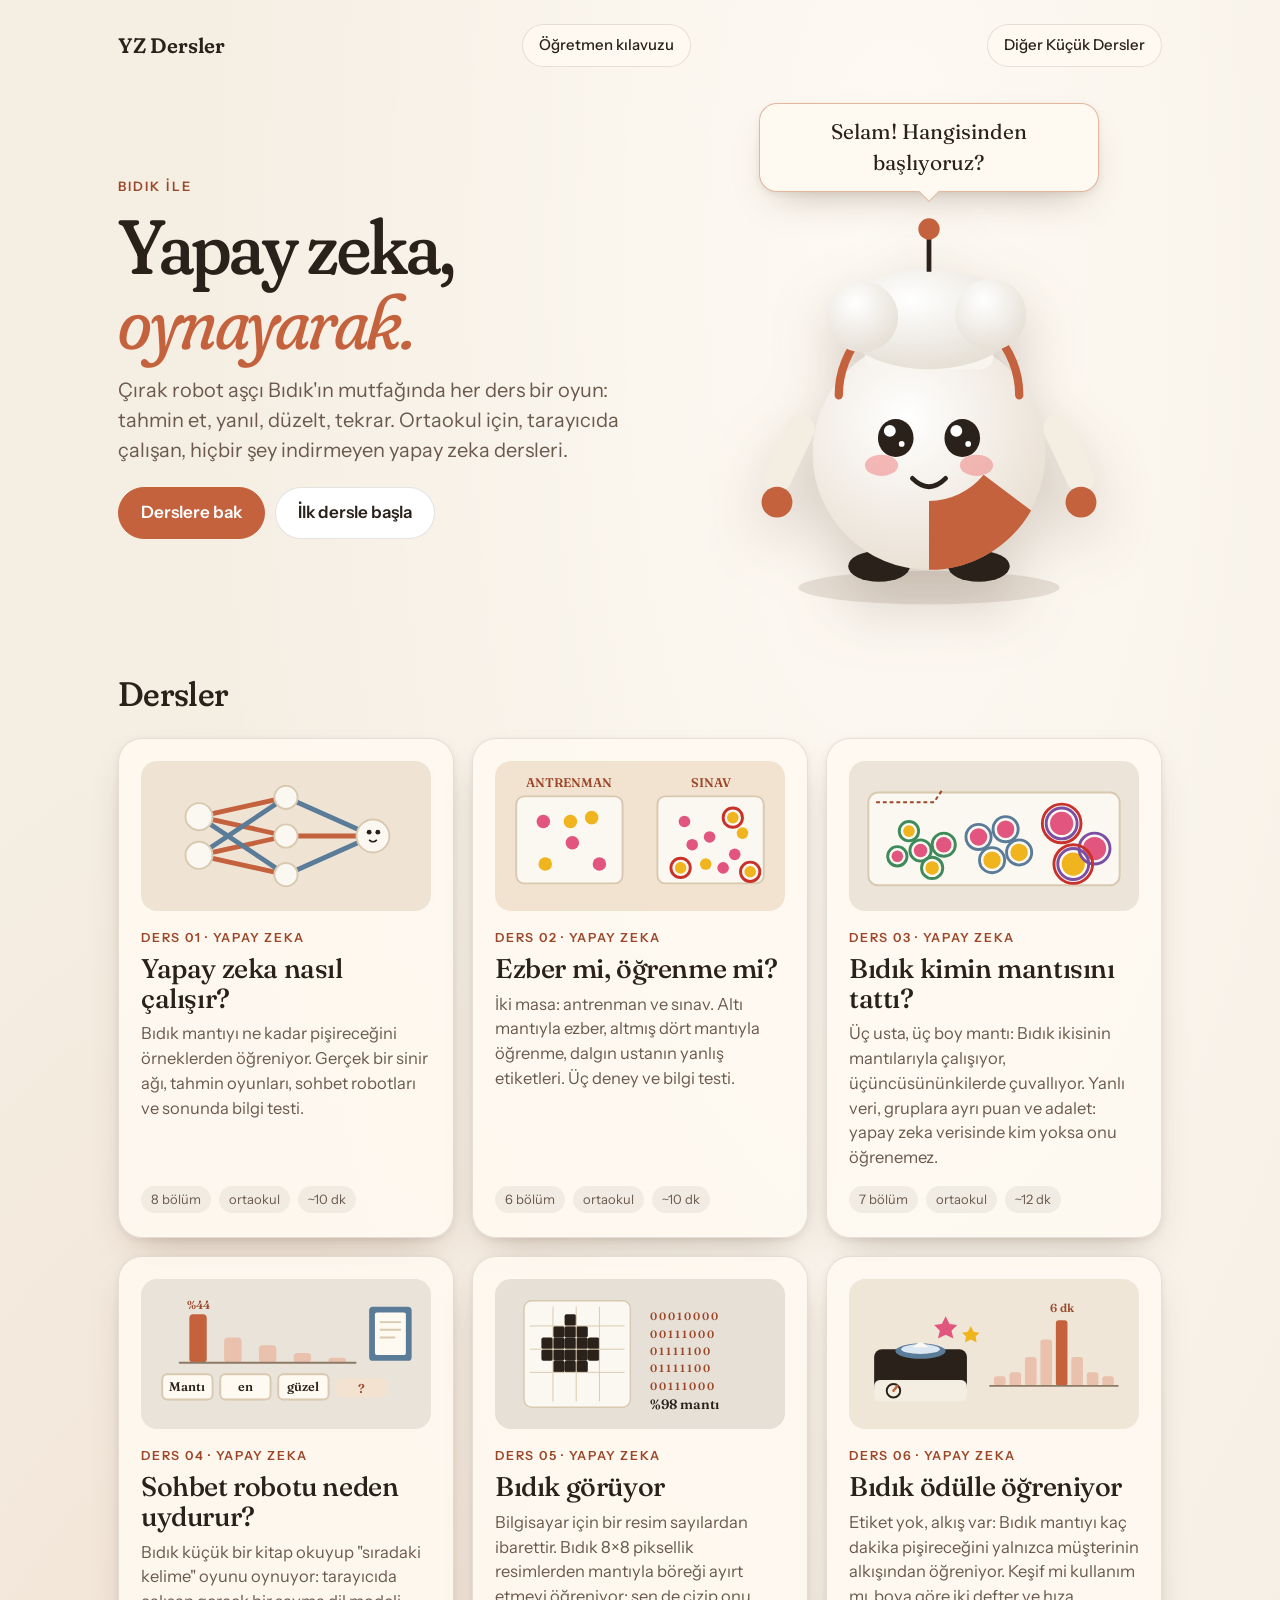
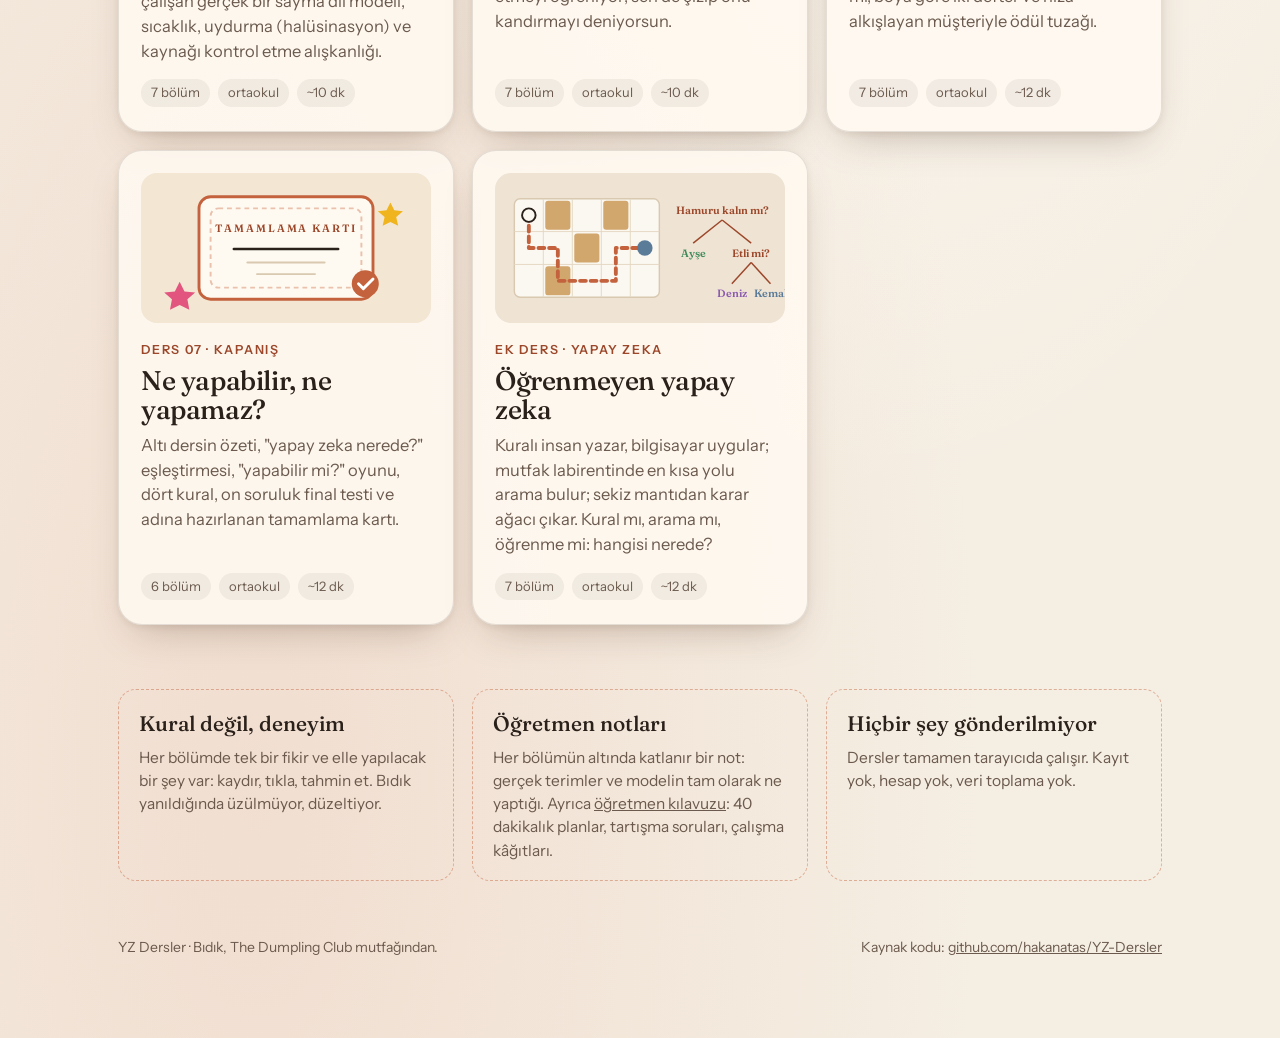
==== commit 70421e41: "Add the bonus lesson: AI that reasons without learning Rules a person writes (three cooking rules fr" ====
--- a/index.html
+++ b/index.html
@@ -277,6 +277,31 @@
           <p class="card__text">Altı dersin özeti, "yapay zeka nerede?" eşleştirmesi, "yapabilir mi?" oyunu, dört kural, on soruluk final testi ve adına hazırlanan tamamlama kartı.</p>
           <div class="card__meta"><span>6 bölüm</span><span>ortaokul</span><span>~12 dk</span></div>
         </a>
+
+        <a class="card" href="./arama-ve-kurallar/">
+          <div class="card__art" style="background:#efe3d3">
+            <svg viewBox="0 0 300 150" aria-hidden="true">
+              <g fill="#fbf8f2" stroke="#d9c9b0" stroke-width="1.5">
+                <rect x="20" y="24" width="150" height="102" rx="6"/>
+              </g>
+              <g stroke="#e6d8c3" stroke-width="1"><line x1="50" y1="24" x2="50" y2="126"/><line x1="80" y1="24" x2="80" y2="126"/><line x1="110" y1="24" x2="110" y2="126"/><line x1="140" y1="24" x2="140" y2="126"/><line x1="20" y1="58" x2="170" y2="58"/><line x1="20" y1="92" x2="170" y2="92"/></g>
+              <g fill="#d2a76d"><rect x="52" y="26" width="26" height="30" rx="3"/><rect x="82" y="60" width="26" height="30" rx="3"/><rect x="112" y="26" width="26" height="30" rx="3"/><rect x="52" y="94" width="26" height="30" rx="3"/></g>
+              <path d="M35 41 v34 h30 v34 h60 v-34 h30" fill="none" stroke="#c4623d" stroke-width="4" stroke-linecap="round" stroke-linejoin="round" stroke-dasharray="6 5"/>
+              <circle cx="35" cy="41" r="7" fill="#fbf8f2" stroke="#2b211b" stroke-width="2"/><circle cx="155" cy="75" r="8" fill="#5b7c99"/>
+              <g font-family="Fraunces, serif" font-size="11" fill="#9c472a" font-weight="600" text-anchor="middle">
+                <text x="235" y="40">Hamuru kalın mı?</text>
+                <line x1="235" y1="46" x2="205" y2="70" stroke="#9c472a" stroke-width="1.5"/><line x1="235" y1="46" x2="265" y2="70" stroke="#9c472a" stroke-width="1.5"/>
+                <text x="205" y="84" fill="#3f8a5b">Ayşe</text><text x="265" y="84">Etli mi?</text>
+                <line x1="265" y1="90" x2="245" y2="112" stroke="#9c472a" stroke-width="1.5"/><line x1="265" y1="90" x2="285" y2="112" stroke="#9c472a" stroke-width="1.5"/>
+                <text x="245" y="126" fill="#8a5bb0">Deniz</text><text x="285" y="126" fill="#5b7c99">Kemal</text>
+              </g>
+            </svg>
+          </div>
+          <div class="card__tag">Ek ders · Yapay zeka</div>
+          <h3 class="card__title">Öğrenmeyen yapay zeka</h3>
+          <p class="card__text">Kuralı insan yazar, bilgisayar uygular; mutfak labirentinde en kısa yolu arama bulur; sekiz mantıdan karar ağacı çıkar. Kural mı, arama mı, öğrenme mi: hangisi nerede?</p>
+          <div class="card__meta"><span>7 bölüm</span><span>ortaokul</span><span>~12 dk</span></div>
+        </a>
       </div>
     </section>
 
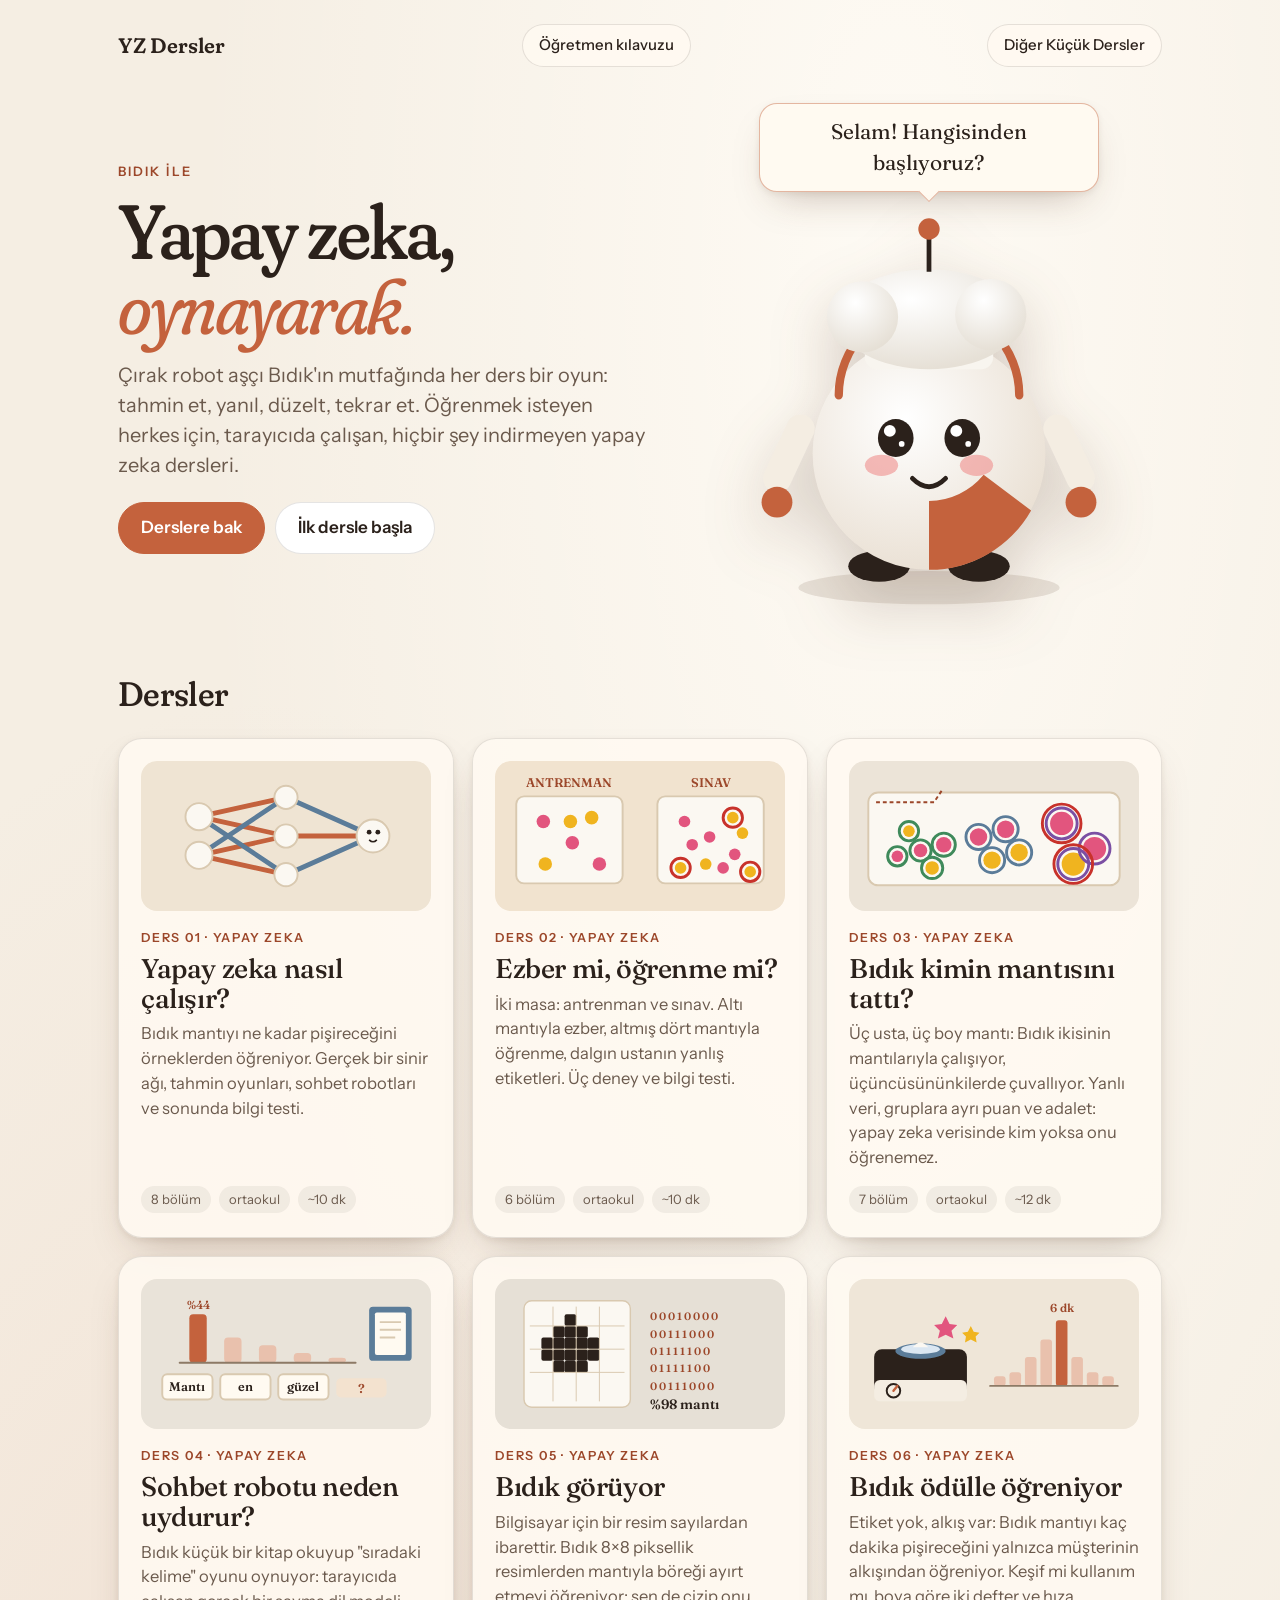
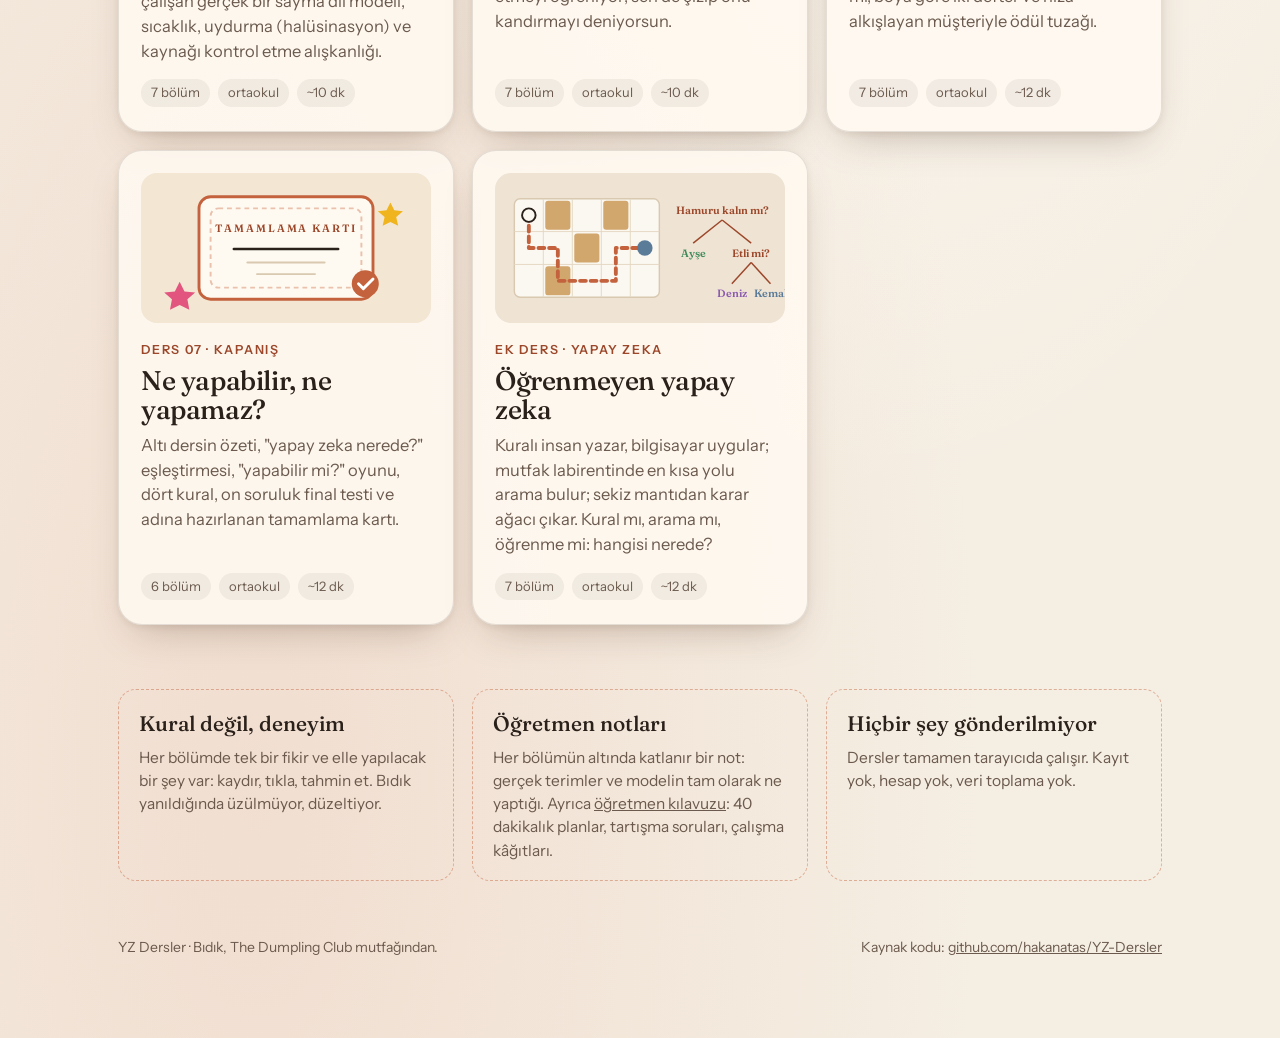
==== commit 37bcdbf8: "Reword the landing page motto and audience "Tahmin et, yanıl, düzelt, tekrar et" wherever the four-s" ====
--- a/index.html
+++ b/index.html
@@ -4,10 +4,10 @@
   <meta charset="utf-8" />
   <meta name="viewport" content="width=device-width, initial-scale=1, viewport-fit=cover" />
   <title>YZ Dersler</title>
-  <meta name="description" content="Ortaokul için etkileşimli yapay zeka dersleri. Çırak robot aşçı Bıdık ile yapay zekanın nasıl öğrendiğini keşfet." />
+  <meta name="description" content="Öğrenmek isteyen herkes için etkileşimli yapay zeka dersleri. Çırak robot aşçı Bıdık ile yapay zekanın nasıl öğrendiğini keşfet." />
   <meta name="theme-color" content="#f5eee3" />
   <meta property="og:title" content="YZ Dersler" />
-  <meta property="og:description" content="Bıdık ile etkileşimli yapay zeka dersleri. Tahmin et, yanıl, düzelt, tekrar." />
+  <meta property="og:description" content="Bıdık ile etkileşimli yapay zeka dersleri. Tahmin et, yanıl, düzelt, tekrar et." />
   <meta property="og:type" content="website" />
   <link rel="icon" href="./assets/favicon.svg" type="image/svg+xml" />
   <link rel="preload" href="./assets/fonts/Fraunces-Variable.ttf" as="font" type="font/ttf" crossorigin />
@@ -90,7 +90,7 @@
       <div>
         <p class="eyebrow">Bıdık ile</p>
         <h1>Yapay zeka,<br /><em>oynayarak.</em></h1>
-        <p class="lede">Çırak robot aşçı Bıdık'ın mutfağında her ders bir oyun: tahmin et, yanıl, düzelt, tekrar. Ortaokul için, tarayıcıda çalışan, hiçbir şey indirmeyen yapay zeka dersleri.</p>
+        <p class="lede">Çırak robot aşçı Bıdık'ın mutfağında her ders bir oyun: tahmin et, yanıl, düzelt, tekrar et. Öğrenmek isteyen herkes için, tarayıcıda çalışan, hiçbir şey indirmeyen yapay zeka dersleri.</p>
         <div class="hero__actions">
           <a class="btn btn--accent" href="#dersler">Derslere bak</a>
           <a class="btn" href="./YZ-nasil-calisir/">İlk dersle başla</a>
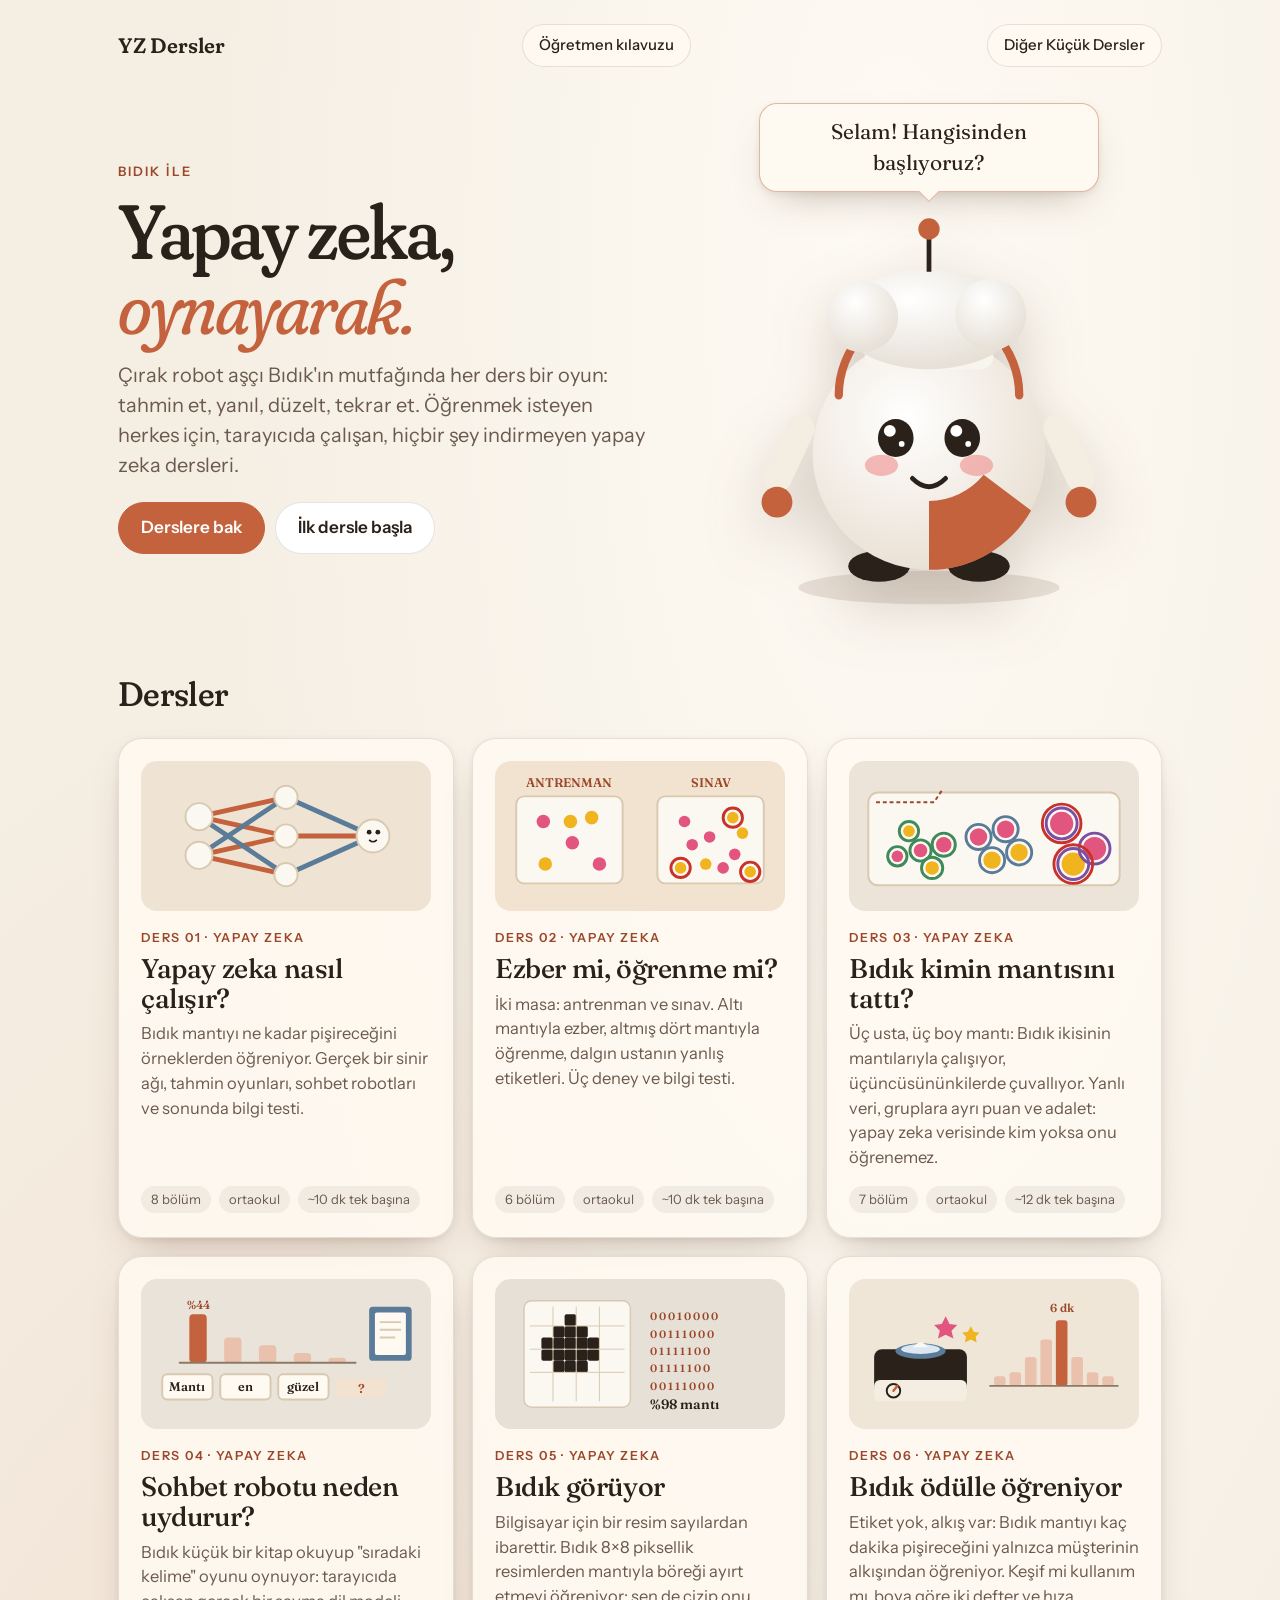
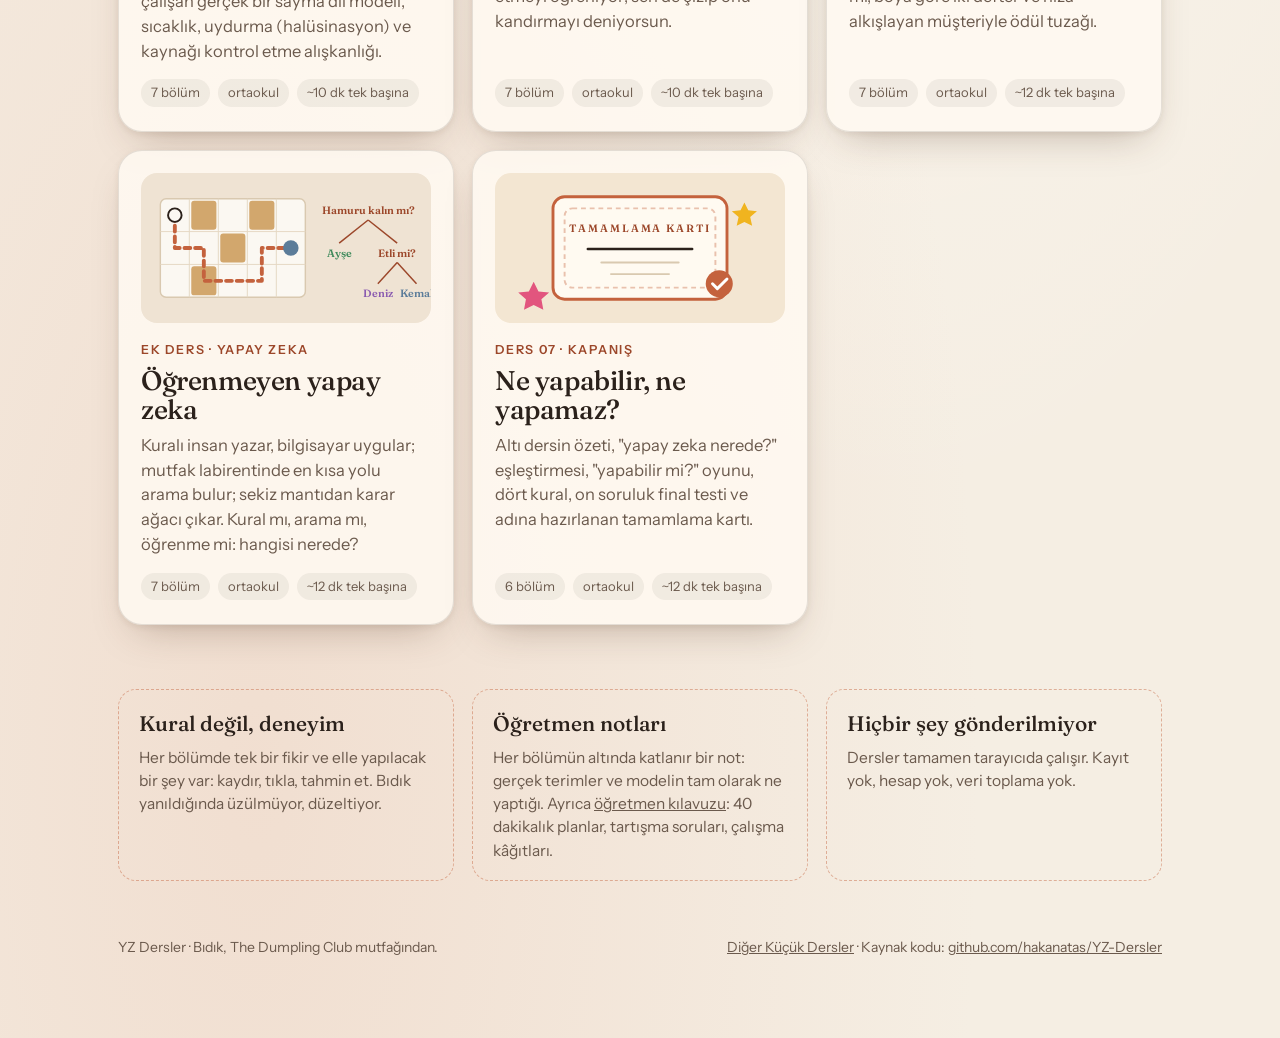
==== commit 091d372e: "Review pass: phone and tablet layout, landing page, teacher guide Phones: the lesson panel spans the" ====
--- a/index.html
+++ b/index.html
@@ -68,11 +68,16 @@
     .about h3 { margin: 0 0 6px; font-family: var(--serif); font-size: 21px; font-weight: 500; }
     .about p { margin: 0; font-size: 15.5px; color: var(--ink-soft); }
     footer { margin-top: 56px; font-size: 14px; color: var(--ink-soft); display: flex; gap: 16px; flex-wrap: wrap; justify-content: space-between; }
+    @media (max-width: 480px) { .pill--other { display: none; } }
     @media (max-width: 860px) {
       .wrap { padding: 18px 18px 60px; }
+      .topbar { gap: 8px; }
+      .brand { white-space: nowrap; }
+      .topbar .pill { padding: 7px 11px; font-size: 13.5px; text-align: center; white-space: nowrap; }
+      .bidik svg { width: min(46%, 170px); }
+      .bubble { font-size: 17px; padding: 9px 14px; margin-bottom: 10px; }
       .hero { grid-template-columns: 1fr; gap: 24px; }
       .bidik { order: -1; }
-      .bidik svg { width: min(70%, 260px); }
       .lede { font-size: 17.5px; }
       h2 { font-size: 28px; }
     }
@@ -83,7 +88,7 @@
     <header class="topbar">
       <a class="brand" href="./">YZ Dersler</a>
       <a class="pill" href="./ogretmen/">Öğretmen kılavuzu</a>
-      <a class="pill" href="https://hakanatas.github.io/cin-manti/dersler/">Diğer Küçük Dersler</a>
+      <a class="pill pill--other" href="https://hakanatas.github.io/cin-manti/dersler/">Diğer Küçük Dersler</a>
     </header>
 
     <section class="hero">
@@ -146,7 +151,7 @@
           <div class="card__tag">Ders 01 · Yapay zeka</div>
           <h3 class="card__title">Yapay zeka nasıl çalışır?</h3>
           <p class="card__text">Bıdık mantıyı ne kadar pişireceğini örneklerden öğreniyor. Gerçek bir sinir ağı, tahmin oyunları, sohbet robotları ve sonunda bilgi testi.</p>
-          <div class="card__meta"><span>8 bölüm</span><span>ortaokul</span><span>~10 dk</span></div>
+          <div class="card__meta"><span>8 bölüm</span><span>ortaokul</span><span>~10 dk tek başına</span></div>
         </a>
 
         <a class="card" href="./ezber-mi-ogrenme-mi/">
@@ -166,7 +171,7 @@
           <div class="card__tag">Ders 02 · Yapay zeka</div>
           <h3 class="card__title">Ezber mi, öğrenme mi?</h3>
           <p class="card__text">İki masa: antrenman ve sınav. Altı mantıyla ezber, altmış dört mantıyla öğrenme, dalgın ustanın yanlış etiketleri. Üç deney ve bilgi testi.</p>
-          <div class="card__meta"><span>6 bölüm</span><span>ortaokul</span><span>~10 dk</span></div>
+          <div class="card__meta"><span>6 bölüm</span><span>ortaokul</span><span>~10 dk tek başına</span></div>
         </a>
 
         <a class="card" href="./adil-mi/">
@@ -189,7 +194,7 @@
           <div class="card__tag">Ders 03 · Yapay zeka</div>
           <h3 class="card__title">Bıdık kimin mantısını tattı?</h3>
           <p class="card__text">Üç usta, üç boy mantı: Bıdık ikisinin mantılarıyla çalışıyor, üçüncüsününkilerde çuvallıyor. Yanlı veri, gruplara ayrı puan ve adalet: yapay zeka verisinde kim yoksa onu öğrenemez.</p>
-          <div class="card__meta"><span>7 bölüm</span><span>ortaokul</span><span>~12 dk</span></div>
+          <div class="card__meta"><span>7 bölüm</span><span>ortaokul</span><span>~12 dk tek başına</span></div>
         </a>
 
         <a class="card" href="./neden-uydurur/">
@@ -209,7 +214,7 @@
           <div class="card__tag">Ders 04 · Yapay zeka</div>
           <h3 class="card__title">Sohbet robotu neden uydurur?</h3>
           <p class="card__text">Bıdık küçük bir kitap okuyup "sıradaki kelime" oyunu oynuyor: tarayıcıda çalışan gerçek bir sayma dil modeli, sıcaklık, uydurma (halüsinasyon) ve kaynağı kontrol etme alışkanlığı.</p>
-          <div class="card__meta"><span>7 bölüm</span><span>ortaokul</span><span>~10 dk</span></div>
+          <div class="card__meta"><span>7 bölüm</span><span>ortaokul</span><span>~10 dk tek başına</span></div>
         </a>
 
         <a class="card" href="./bidik-goruyor/">
@@ -233,7 +238,7 @@
           <div class="card__tag">Ders 05 · Yapay zeka</div>
           <h3 class="card__title">Bıdık görüyor</h3>
           <p class="card__text">Bilgisayar için bir resim sayılardan ibarettir. Bıdık 8×8 piksellik resimlerden mantıyla böreği ayırt etmeyi öğreniyor; sen de çizip onu kandırmayı deniyorsun.</p>
-          <div class="card__meta"><span>7 bölüm</span><span>ortaokul</span><span>~10 dk</span></div>
+          <div class="card__meta"><span>7 bölüm</span><span>ortaokul</span><span>~10 dk tek başına</span></div>
         </a>
 
         <a class="card" href="./odulle-ogrenmek/">
@@ -255,27 +260,7 @@
           <div class="card__tag">Ders 06 · Yapay zeka</div>
           <h3 class="card__title">Bıdık ödülle öğreniyor</h3>
           <p class="card__text">Etiket yok, alkış var: Bıdık mantıyı kaç dakika pişireceğini yalnızca müşterinin alkışından öğreniyor. Keşif mi kullanım mı, boya göre iki defter ve hıza alkışlayan müşteriyle ödül tuzağı.</p>
-          <div class="card__meta"><span>7 bölüm</span><span>ortaokul</span><span>~12 dk</span></div>
-        </a>
-
-        <a class="card" href="./kapanis/">
-          <div class="card__art" style="background:#f3e6d2">
-            <svg viewBox="0 0 300 150" aria-hidden="true">
-              <rect x="60" y="22" width="180" height="106" rx="12" fill="#fffaf1" stroke="#c4623d" stroke-width="3"/>
-              <rect x="72" y="34" width="156" height="82" rx="8" fill="none" stroke="#e9c1ad" stroke-width="2" stroke-dasharray="5 4"/>
-              <text x="150" y="58" text-anchor="middle" font-family="Fraunces, serif" font-size="11" font-weight="600" letter-spacing="2" fill="#9c472a">TAMAMLAMA KARTI</text>
-              <line x1="96" y1="76" x2="204" y2="76" stroke="#2b211b" stroke-width="2.5" stroke-linecap="round"/>
-              <line x1="110" y1="90" x2="190" y2="90" stroke="#d9c9b0" stroke-width="2" stroke-linecap="round"/>
-              <line x1="120" y1="102" x2="180" y2="102" stroke="#d9c9b0" stroke-width="2" stroke-linecap="round"/>
-              <g fill="#e2557e"><path d="M40 110 l5 10 l11 1 l-8 7 l2 11 l-10 -5 l-10 5 l2 -11 l-8 -7 l11 -1 z"/></g>
-              <g fill="#f0b41f"><path d="M258 28 l4 8 l9 1 l-7 6 l2 9 l-8 -4 l-8 4 l2 -9 l-7 -6 l9 -1 z"/></g>
-              <circle cx="232" cy="112" r="14" fill="#c4623d"/><path d="M225 112 l5 5 l10 -10" fill="none" stroke="#fff" stroke-width="3" stroke-linecap="round" stroke-linejoin="round"/>
-            </svg>
-          </div>
-          <div class="card__tag">Ders 07 · Kapanış</div>
-          <h3 class="card__title">Ne yapabilir, ne yapamaz?</h3>
-          <p class="card__text">Altı dersin özeti, "yapay zeka nerede?" eşleştirmesi, "yapabilir mi?" oyunu, dört kural, on soruluk final testi ve adına hazırlanan tamamlama kartı.</p>
-          <div class="card__meta"><span>6 bölüm</span><span>ortaokul</span><span>~12 dk</span></div>
+          <div class="card__meta"><span>7 bölüm</span><span>ortaokul</span><span>~12 dk tek başına</span></div>
         </a>
 
         <a class="card" href="./arama-ve-kurallar/">
@@ -300,7 +285,27 @@
           <div class="card__tag">Ek ders · Yapay zeka</div>
           <h3 class="card__title">Öğrenmeyen yapay zeka</h3>
           <p class="card__text">Kuralı insan yazar, bilgisayar uygular; mutfak labirentinde en kısa yolu arama bulur; sekiz mantıdan karar ağacı çıkar. Kural mı, arama mı, öğrenme mi: hangisi nerede?</p>
-          <div class="card__meta"><span>7 bölüm</span><span>ortaokul</span><span>~12 dk</span></div>
+          <div class="card__meta"><span>7 bölüm</span><span>ortaokul</span><span>~12 dk tek başına</span></div>
+        </a>
+
+        <a class="card" href="./kapanis/">
+          <div class="card__art" style="background:#f3e6d2">
+            <svg viewBox="0 0 300 150" aria-hidden="true">
+              <rect x="60" y="22" width="180" height="106" rx="12" fill="#fffaf1" stroke="#c4623d" stroke-width="3"/>
+              <rect x="72" y="34" width="156" height="82" rx="8" fill="none" stroke="#e9c1ad" stroke-width="2" stroke-dasharray="5 4"/>
+              <text x="150" y="58" text-anchor="middle" font-family="Fraunces, serif" font-size="11" font-weight="600" letter-spacing="2" fill="#9c472a">TAMAMLAMA KARTI</text>
+              <line x1="96" y1="76" x2="204" y2="76" stroke="#2b211b" stroke-width="2.5" stroke-linecap="round"/>
+              <line x1="110" y1="90" x2="190" y2="90" stroke="#d9c9b0" stroke-width="2" stroke-linecap="round"/>
+              <line x1="120" y1="102" x2="180" y2="102" stroke="#d9c9b0" stroke-width="2" stroke-linecap="round"/>
+              <g fill="#e2557e"><path d="M40 110 l5 10 l11 1 l-8 7 l2 11 l-10 -5 l-10 5 l2 -11 l-8 -7 l11 -1 z"/></g>
+              <g fill="#f0b41f"><path d="M258 28 l4 8 l9 1 l-7 6 l2 9 l-8 -4 l-8 4 l2 -9 l-7 -6 l9 -1 z"/></g>
+              <circle cx="232" cy="112" r="14" fill="#c4623d"/><path d="M225 112 l5 5 l10 -10" fill="none" stroke="#fff" stroke-width="3" stroke-linecap="round" stroke-linejoin="round"/>
+            </svg>
+          </div>
+          <div class="card__tag">Ders 07 · Kapanış</div>
+          <h3 class="card__title">Ne yapabilir, ne yapamaz?</h3>
+          <p class="card__text">Altı dersin özeti, "yapay zeka nerede?" eşleştirmesi, "yapabilir mi?" oyunu, dört kural, on soruluk final testi ve adına hazırlanan tamamlama kartı.</p>
+          <div class="card__meta"><span>6 bölüm</span><span>ortaokul</span><span>~12 dk tek başına</span></div>
         </a>
       </div>
     </section>
@@ -313,7 +318,7 @@
 
     <footer>
       <span>YZ Dersler · Bıdık, The Dumpling Club mutfağından.</span>
-      <span>Kaynak kodu: <a href="https://github.com/hakanatas/YZ-Dersler">github.com/hakanatas/YZ-Dersler</a></span>
+      <span><a href="https://hakanatas.github.io/cin-manti/dersler/">Diğer Küçük Dersler</a> · Kaynak kodu: <a href="https://github.com/hakanatas/YZ-Dersler">github.com/hakanatas/YZ-Dersler</a></span>
     </footer>
   </div>
 </body>
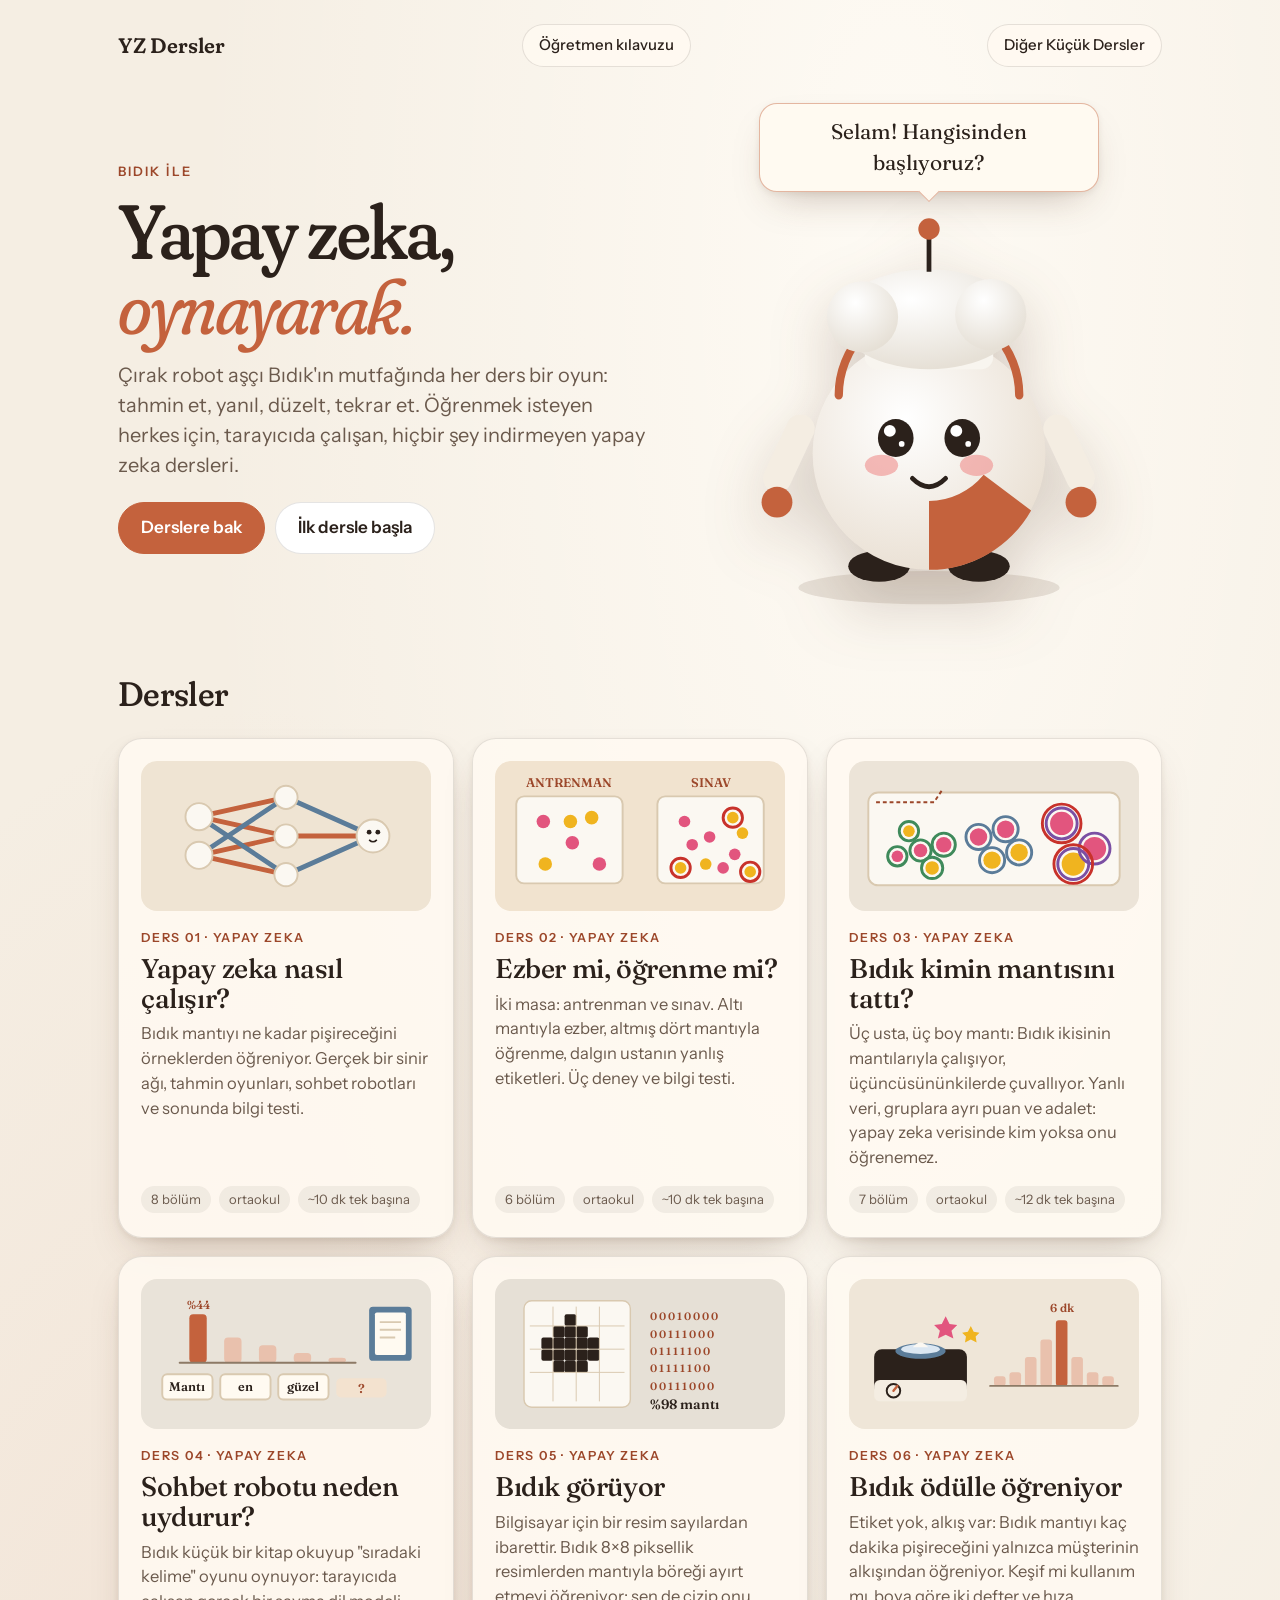
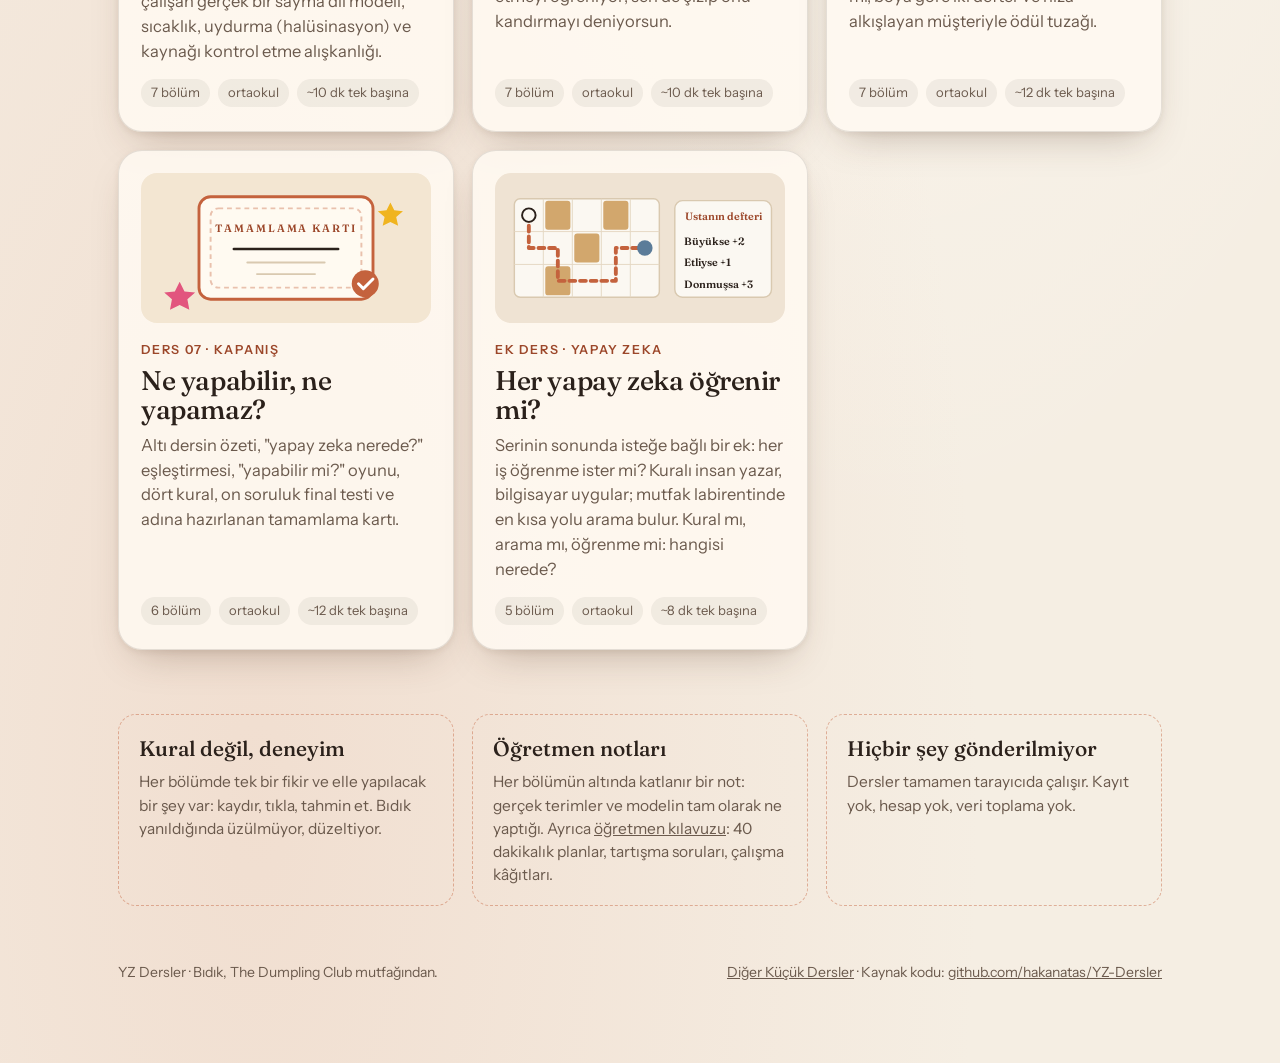
==== commit ffb75f02: "Simplify the bonus lesson and move it after the closing lesson; review lesson 07 Bonus lesson ('Her " ====
--- a/index.html
+++ b/index.html
@@ -263,31 +263,6 @@
           <div class="card__meta"><span>7 bölüm</span><span>ortaokul</span><span>~12 dk tek başına</span></div>
         </a>
 
-        <a class="card" href="./arama-ve-kurallar/">
-          <div class="card__art" style="background:#efe3d3">
-            <svg viewBox="0 0 300 150" aria-hidden="true">
-              <g fill="#fbf8f2" stroke="#d9c9b0" stroke-width="1.5">
-                <rect x="20" y="24" width="150" height="102" rx="6"/>
-              </g>
-              <g stroke="#e6d8c3" stroke-width="1"><line x1="50" y1="24" x2="50" y2="126"/><line x1="80" y1="24" x2="80" y2="126"/><line x1="110" y1="24" x2="110" y2="126"/><line x1="140" y1="24" x2="140" y2="126"/><line x1="20" y1="58" x2="170" y2="58"/><line x1="20" y1="92" x2="170" y2="92"/></g>
-              <g fill="#d2a76d"><rect x="52" y="26" width="26" height="30" rx="3"/><rect x="82" y="60" width="26" height="30" rx="3"/><rect x="112" y="26" width="26" height="30" rx="3"/><rect x="52" y="94" width="26" height="30" rx="3"/></g>
-              <path d="M35 41 v34 h30 v34 h60 v-34 h30" fill="none" stroke="#c4623d" stroke-width="4" stroke-linecap="round" stroke-linejoin="round" stroke-dasharray="6 5"/>
-              <circle cx="35" cy="41" r="7" fill="#fbf8f2" stroke="#2b211b" stroke-width="2"/><circle cx="155" cy="75" r="8" fill="#5b7c99"/>
-              <g font-family="Fraunces, serif" font-size="11" fill="#9c472a" font-weight="600" text-anchor="middle">
-                <text x="235" y="40">Hamuru kalın mı?</text>
-                <line x1="235" y1="46" x2="205" y2="70" stroke="#9c472a" stroke-width="1.5"/><line x1="235" y1="46" x2="265" y2="70" stroke="#9c472a" stroke-width="1.5"/>
-                <text x="205" y="84" fill="#3f8a5b">Ayşe</text><text x="265" y="84">Etli mi?</text>
-                <line x1="265" y1="90" x2="245" y2="112" stroke="#9c472a" stroke-width="1.5"/><line x1="265" y1="90" x2="285" y2="112" stroke="#9c472a" stroke-width="1.5"/>
-                <text x="245" y="126" fill="#8a5bb0">Deniz</text><text x="285" y="126" fill="#5b7c99">Kemal</text>
-              </g>
-            </svg>
-          </div>
-          <div class="card__tag">Ek ders · Yapay zeka</div>
-          <h3 class="card__title">Öğrenmeyen yapay zeka</h3>
-          <p class="card__text">Kuralı insan yazar, bilgisayar uygular; mutfak labirentinde en kısa yolu arama bulur; sekiz mantıdan karar ağacı çıkar. Kural mı, arama mı, öğrenme mi: hangisi nerede?</p>
-          <div class="card__meta"><span>7 bölüm</span><span>ortaokul</span><span>~12 dk tek başına</span></div>
-        </a>
-
         <a class="card" href="./kapanis/">
           <div class="card__art" style="background:#f3e6d2">
             <svg viewBox="0 0 300 150" aria-hidden="true">
@@ -307,6 +282,29 @@
           <p class="card__text">Altı dersin özeti, "yapay zeka nerede?" eşleştirmesi, "yapabilir mi?" oyunu, dört kural, on soruluk final testi ve adına hazırlanan tamamlama kartı.</p>
           <div class="card__meta"><span>6 bölüm</span><span>ortaokul</span><span>~12 dk tek başına</span></div>
         </a>
+
+        <a class="card" href="./arama-ve-kurallar/">
+          <div class="card__art" style="background:#efe3d3">
+            <svg viewBox="0 0 300 150" aria-hidden="true">
+              <g fill="#fbf8f2" stroke="#d9c9b0" stroke-width="1.5">
+                <rect x="20" y="24" width="150" height="102" rx="6"/>
+              </g>
+              <g stroke="#e6d8c3" stroke-width="1"><line x1="50" y1="24" x2="50" y2="126"/><line x1="80" y1="24" x2="80" y2="126"/><line x1="110" y1="24" x2="110" y2="126"/><line x1="140" y1="24" x2="140" y2="126"/><line x1="20" y1="58" x2="170" y2="58"/><line x1="20" y1="92" x2="170" y2="92"/></g>
+              <g fill="#d2a76d"><rect x="52" y="26" width="26" height="30" rx="3"/><rect x="82" y="60" width="26" height="30" rx="3"/><rect x="112" y="26" width="26" height="30" rx="3"/><rect x="52" y="94" width="26" height="30" rx="3"/></g>
+              <path d="M35 41 v34 h30 v34 h60 v-34 h30" fill="none" stroke="#c4623d" stroke-width="4" stroke-linecap="round" stroke-linejoin="round" stroke-dasharray="6 5"/>
+              <circle cx="35" cy="41" r="7" fill="#fbf8f2" stroke="#2b211b" stroke-width="2"/><circle cx="155" cy="75" r="8" fill="#5b7c99"/>
+              <g font-family="Fraunces, serif" font-size="11" font-weight="600">
+                <rect x="186" y="26" width="100" height="100" rx="8" fill="#fbf8f2" stroke="#d9c9b0" stroke-width="1.5"/>
+                <text x="236" y="46" text-anchor="middle" fill="#9c472a">Ustanın defteri</text>
+                <text x="196" y="72" fill="#2b211b">Büyükse +2</text><text x="196" y="94" fill="#2b211b">Etliyse +1</text><text x="196" y="116" fill="#2b211b">Donmuşsa +3</text>
+              </g>
+            </svg>
+          </div>
+          <div class="card__tag">Ek ders · Yapay zeka</div>
+          <h3 class="card__title">Her yapay zeka öğrenir mi?</h3>
+          <p class="card__text">Serinin sonunda isteğe bağlı bir ek: her iş öğrenme ister mi? Kuralı insan yazar, bilgisayar uygular; mutfak labirentinde en kısa yolu arama bulur. Kural mı, arama mı, öğrenme mi: hangisi nerede?</p>
+          <div class="card__meta"><span>5 bölüm</span><span>ortaokul</span><span>~8 dk tek başına</span></div>
+        </a>
       </div>
     </section>
 
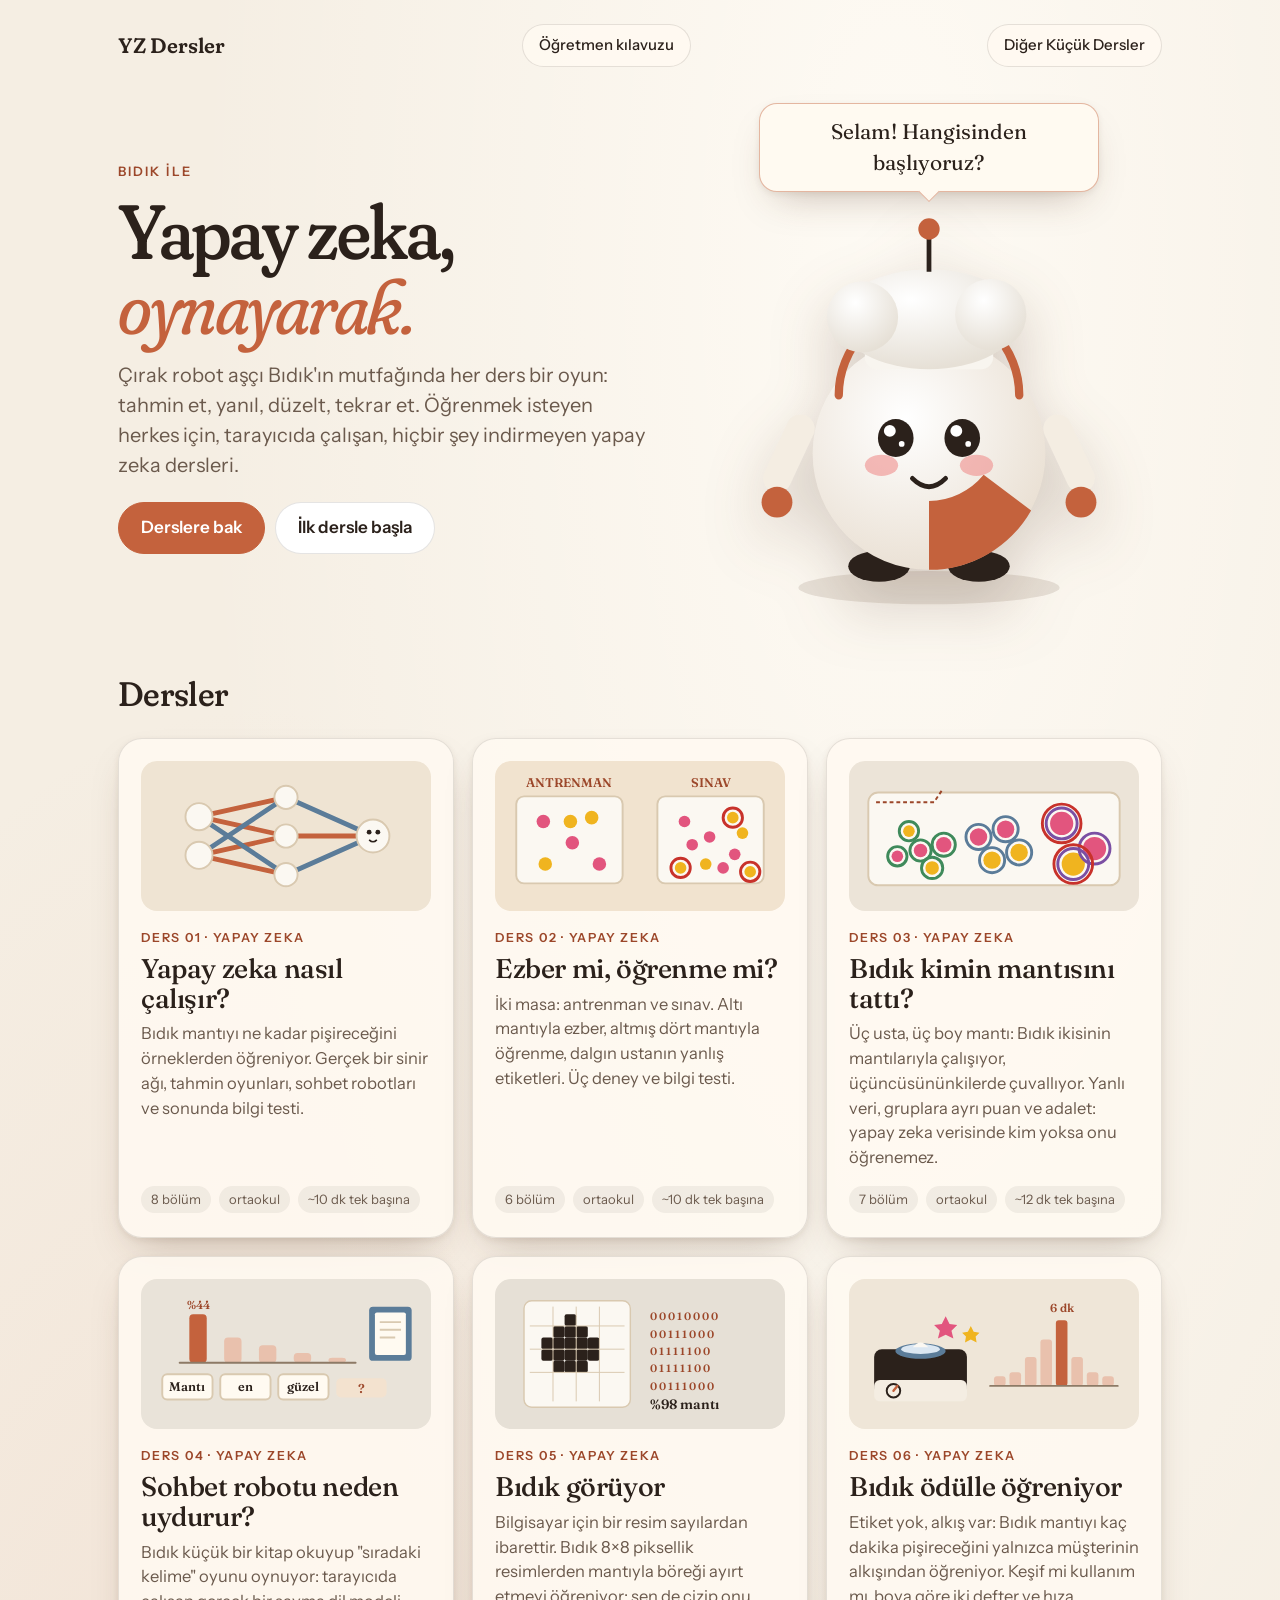
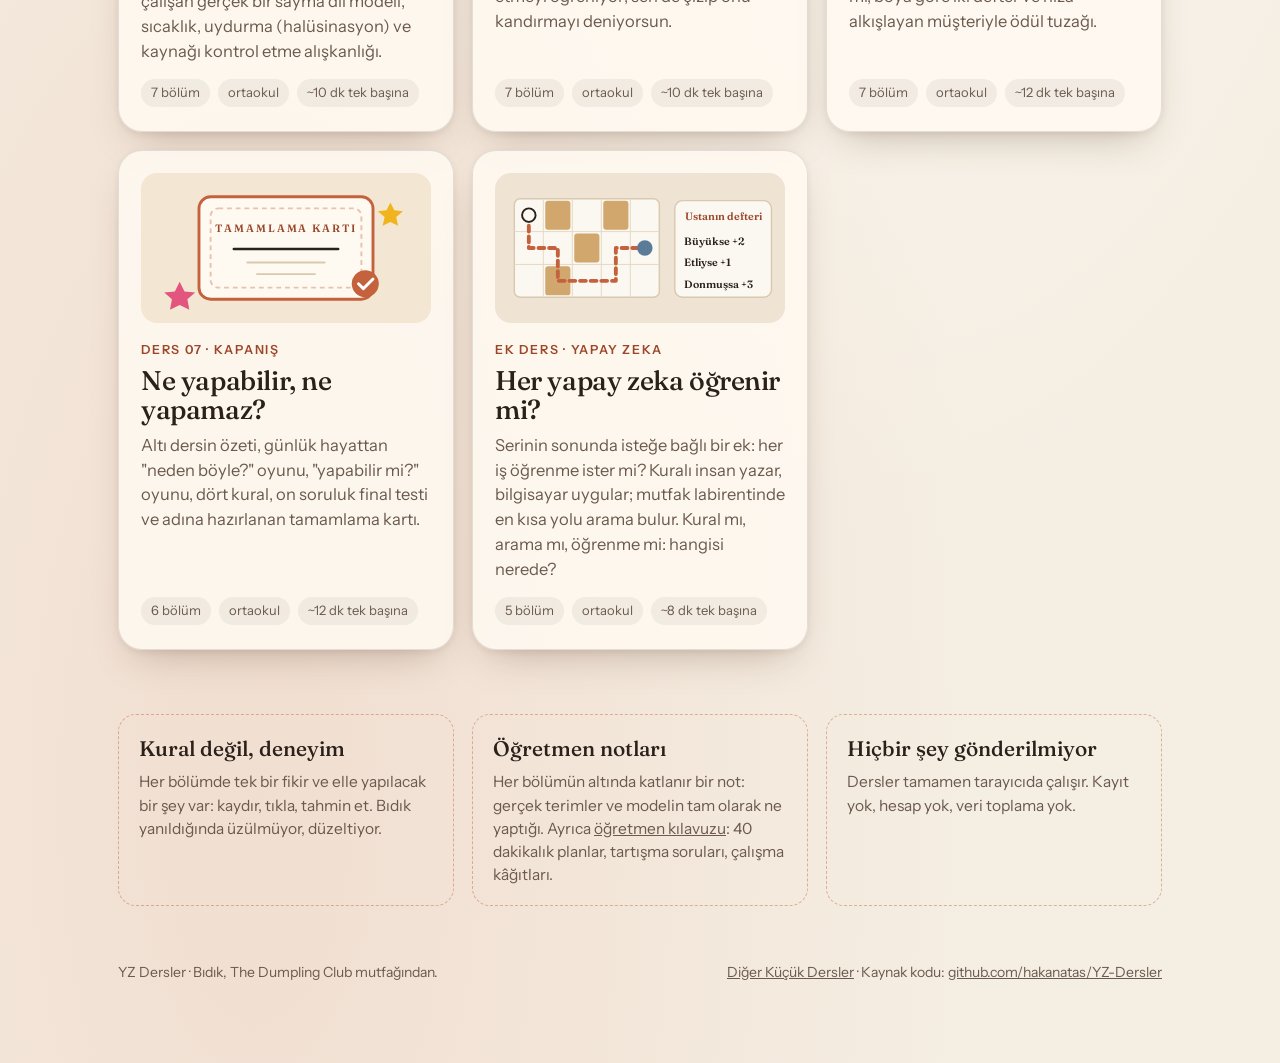
==== commit 2b1a98b6: "Lesson 07: ask for the idea behind each everyday event, not the lesson number The 'Nerede?' game ask" ====
--- a/index.html
+++ b/index.html
@@ -279,7 +279,7 @@
           </div>
           <div class="card__tag">Ders 07 · Kapanış</div>
           <h3 class="card__title">Ne yapabilir, ne yapamaz?</h3>
-          <p class="card__text">Altı dersin özeti, "yapay zeka nerede?" eşleştirmesi, "yapabilir mi?" oyunu, dört kural, on soruluk final testi ve adına hazırlanan tamamlama kartı.</p>
+          <p class="card__text">Altı dersin özeti, günlük hayattan "neden böyle?" oyunu, "yapabilir mi?" oyunu, dört kural, on soruluk final testi ve adına hazırlanan tamamlama kartı.</p>
           <div class="card__meta"><span>6 bölüm</span><span>ortaokul</span><span>~12 dk tek başına</span></div>
         </a>
 
